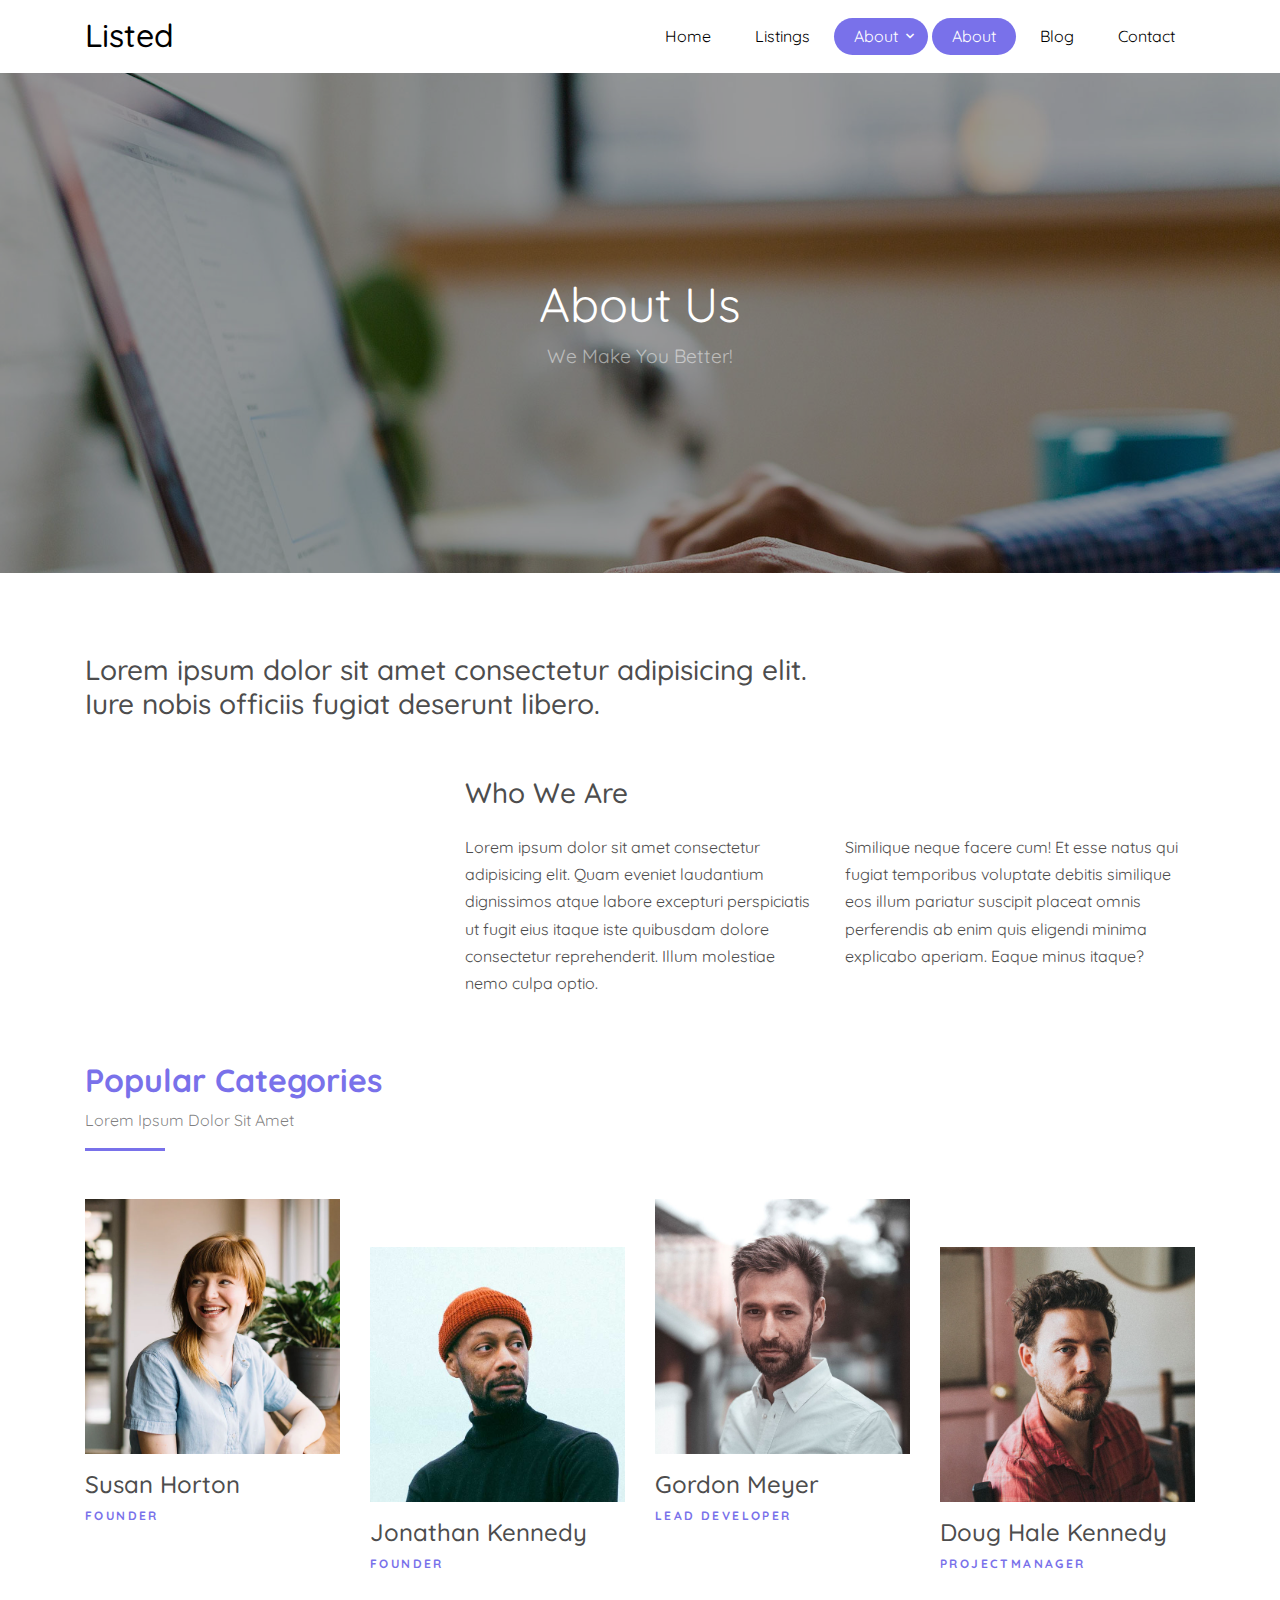
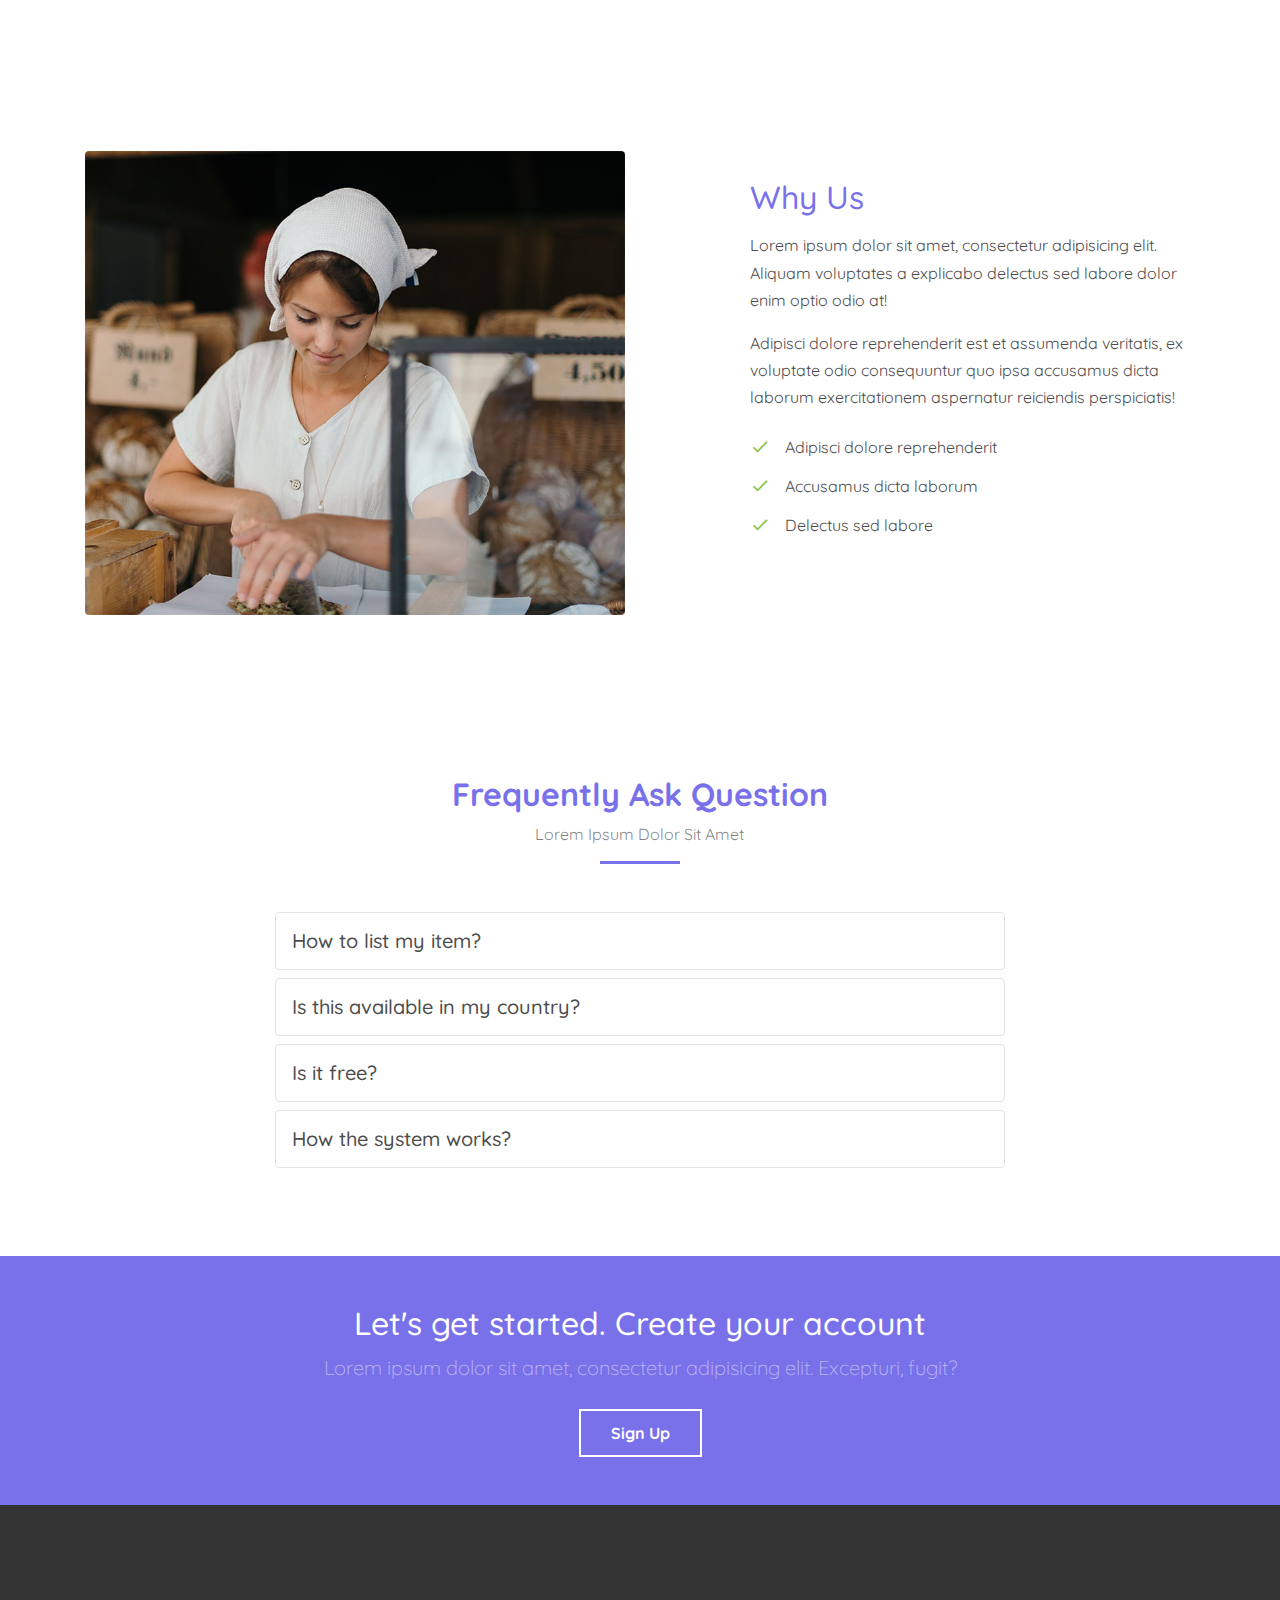
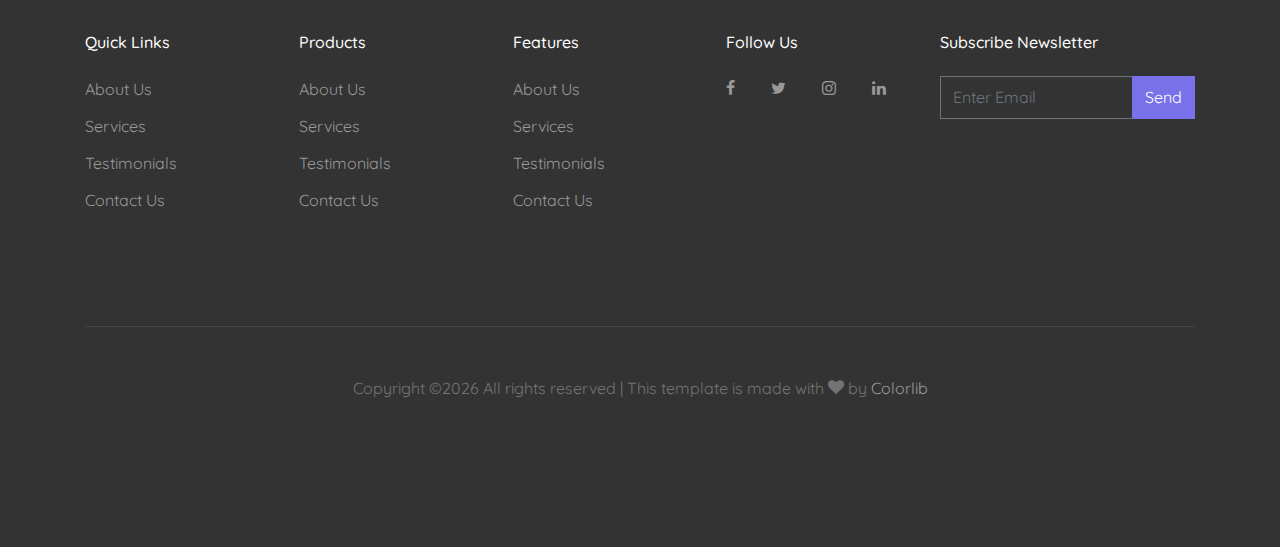
==== cspt/about.html @ 06b33dc7 "abc" ====
<!DOCTYPE html>
<html lang="en">
  <head>
    <title>Listed &mdash; Colorlib Website Template</title>
    <meta charset="utf-8">
    <meta name="viewport" content="width=device-width, initial-scale=1, shrink-to-fit=no">

    <link href="https://fonts.googleapis.com/css?family=Quicksand:300,400,500,700" rel="stylesheet">
    <link rel="stylesheet" href="fonts/icomoon/style.css">

    <link rel="stylesheet" href="css/bootstrap.min.css">
    <link rel="stylesheet" href="css/magnific-popup.css">
    <link rel="stylesheet" href="css/jquery-ui.css">
    <link rel="stylesheet" href="css/owl.carousel.min.css">
    <link rel="stylesheet" href="css/owl.theme.default.min.css">

    <link rel="stylesheet" href="css/bootstrap-datepicker.css">

    <link rel="stylesheet" href="fonts/flaticon/font/flaticon.css">

    <link rel="stylesheet" href="css/aos.css">
    <link rel="stylesheet" href="css/rangeslider.css">

    <link rel="stylesheet" href="css/style.css">
    
  </head>
  <body>
  
  <div class="site-wrap">

    <div class="site-mobile-menu">
      <div class="site-mobile-menu-header">
        <div class="site-mobile-menu-close mt-3">
          <span class="icon-close2 js-menu-toggle"></span>
        </div>
      </div>
      <div class="site-mobile-menu-body"></div>
    </div>
    
    <header class="site-navbar py-2 bg-white" role="banner">

      <div class="container">
        <div class="row align-items-center">
          
          <div class="col-11 col-xl-2">
            <h1 class="mb-0 site-logo"><a href="index.html" class="text-black h2 mb-0">Listed</a></h1>
          </div>
          <div class="col-12 col-md-10 d-none d-xl-block">
            <nav class="site-navigation position-relative text-right" role="navigation">

              <ul class="site-menu js-clone-nav mr-auto d-none d-lg-block">
                <li><a href="index.html"><span>Home</span></a></li>
                <li><a href="listings.html"><span>Listings</span></a></li>

                <li class="has-children active">
                  <a href="about.html"><span>About</span></a>
                  <ul class="dropdown">
                    <li><a href="#">The Company</a></li>
                    <li><a href="#">The Leadership</a></li>
                    <li><a href="#">Philosophy</a></li>
                    <li><a href="#">Careers</a></li>
                  </ul>
                </li>

                <li class="active"><a href="about.html"><span>About</span></a></li>
                <li><a href="blog.html"><span>Blog</span></a></li>
                <li><a href="contact.html"><span>Contact</span></a></li>
              </ul>
            </nav>
          </div>


          <div class="d-inline-block d-xl-none ml-md-0 mr-auto py-3" style="position: relative; top: 3px;"><a href="#" class="site-menu-toggle js-menu-toggle text-black"><span class="icon-menu h3"></span></a></div>

          </div>

        </div>
      </div>
      
    </header>

  

    <div class="site-blocks-cover inner-page-cover overlay" style="background-image: url(images/hero_1.jpg);" data-aos="fade" data-stellar-background-ratio="0.5">
      <div class="container">
        <div class="row align-items-center justify-content-center text-center">

          <div class="col-md-10">
            
            
            <div class="row justify-content-center">
              <div class="col-md-8 text-center">
                <h1 data-aos="fade-up">About Us</h1>
                <p class="mb-0" data-aos="fade-up" data-aos-delay="100">We Make You Better!</p>
              </div>
            </div>

            
          </div>
        </div>
      </div>
    </div>  


    
    

    <div class="site-section "  data-aos="fade">
      <div class="container">
        <div class="row mb-5">
          <div class="col-md-8" >
            <h3>Lorem ipsum dolor sit amet consectetur adipisicing elit. Iure nobis officiis fugiat deserunt libero.</h3>
          </div>
        </div>
        <div class="row mb-3">
          <div class="col-md-4 mx-auto">
            <h3>Who We Are</h3>
          </div>
        </div>
        <div class="row mb-5">
          <div class="col-md-4 ml-auto">
            <p>Lorem ipsum dolor sit amet consectetur adipisicing elit. Quam eveniet laudantium dignissimos atque labore excepturi perspiciatis ut fugit eius itaque iste quibusdam dolore consectetur reprehenderit. Illum molestiae nemo culpa optio.</p>
          </div>
          <div class="col-md-4">
            <p>Similique neque facere cum! Et esse natus qui fugiat temporibus voluptate debitis similique eos illum pariatur suscipit placeat omnis perferendis ab enim quis eligendi minima explicabo aperiam. Eaque minus itaque?</p>
          </div>
        </div>

        <div class="row mb-5">
          <div class="col-md-4 text-left border-primary">
            <h2 class="font-weight-light text-primary">Popular Categories</h2>
            <p class="color-black-opacity-5">Lorem Ipsum Dolor Sit Amet</p>
          </div>
        </div>
        <div class="row">
          <div class="col-md-6 col-lg-3 mb-4 mb-lg-0">
            <img src="images/person_1.jpg" alt="Image" class="img-fluid mb-3">
            <h3 class="h4">Susan Horton</h3>
            <p class="caption text-primary">Founder</p>
          </div>
          <div class="col-md-6 col-lg-3 mb-4 mb-lg-0 mt-md-5">
            <img src="images/person_2.jpg" alt="Image" class="img-fluid mb-3">
            <h3 class="h4">Jonathan Kennedy</h3>
            <p class="caption text-primary">Founder</p>
          </div>
          <div class="col-md-6 col-lg-3 mb-4 mb-lg-0">
            <img src="images/person_3.jpg" alt="Image" class="img-fluid mb-3">
            <h3 class="h4">Gordon Meyer</h3>
            <p class="caption text-primary">Lead Developer</p>
          </div>
          <div class="col-md-6 col-lg-3 mb-4 mb-lg-0 mt-md-5">
            <img src="images/person_4.jpg" alt="Image" class="img-fluid mb-3">
            <h3 class="h4">Doug Hale Kennedy</h3>
            <p class="caption text-primary">ProjectManager</p>
          </div>
        </div>

      </div>
    </div>

    
    <div class="site-section">
      <div class="container">
        <div class="row align-items-center">
          <div class="col-md-6">
            <img src="images/img_1.jpg" alt="Image" class="img-fluid rounded">
          </div>
          <div class="col-md-5 ml-auto">
            <h2 class="text-primary mb-3">Why Us</h2>
            <p>Lorem ipsum dolor sit amet, consectetur adipisicing elit. Aliquam voluptates a explicabo delectus sed labore dolor enim optio odio at!</p>
            <p class="mb-4">Adipisci dolore reprehenderit est et assumenda veritatis, ex voluptate odio consequuntur quo ipsa accusamus dicta laborum exercitationem aspernatur reiciendis perspiciatis!</p>

            <ul class="ul-check list-unstyled success">
              <li>Adipisci dolore reprehenderit</li>
              <li>Accusamus dicta laborum</li>
              <li>Delectus sed labore</li>
            </ul>
          </div>
        </div>
      </div>
    </div>
    
    
    <div class="site-section">
      <div class="container">
        <div class="row justify-content-center mb-5">
          <div class="col-md-7 text-center border-primary">
            <h2 class="font-weight-light text-primary">Frequently Ask Question</h2>
            <p class="color-black-opacity-5">Lorem Ipsum Dolor Sit Amet</p>
          </div>
        </div>


        <div class="row justify-content-center">
          <div class="col-8">
            <div class="border p-3 rounded mb-2">
              <a data-toggle="collapse" href="#collapse-1" role="button" aria-expanded="false" aria-controls="collapse-1" class="accordion-item h5 d-block mb-0">How to list my item?</a>

              <div class="collapse" id="collapse-1">
                <div class="pt-2">
                  <p class="mb-0">Lorem ipsum dolor sit amet, consectetur adipisicing elit. Corrupti esse voluptates deleniti, ratione, suscipit quam cumque beatae, enim mollitia voluptatum velit excepturi possimus odio dolore molestiae officiis aspernatur provident praesentium.</p>
                </div>
              </div>
            </div>

            <div class="border p-3 rounded mb-2">
              <a data-toggle="collapse" href="#collapse-4" role="button" aria-expanded="false" aria-controls="collapse-4" class="accordion-item h5 d-block mb-0">Is this available in my country?</a>

              <div class="collapse" id="collapse-4">
                <div class="pt-2">
                  <p class="mb-0">Lorem ipsum dolor sit amet, consectetur adipisicing elit. Corrupti esse voluptates deleniti, ratione, suscipit quam cumque beatae, enim mollitia voluptatum velit excepturi possimus odio dolore molestiae officiis aspernatur provident praesentium.</p>
                </div>
              </div>
            </div>

            <div class="border p-3 rounded mb-2">
              <a data-toggle="collapse" href="#collapse-2" role="button" aria-expanded="false" aria-controls="collapse-2" class="accordion-item h5 d-block mb-0">Is it free?</a>

              <div class="collapse" id="collapse-2">
                <div class="pt-2">
                  <p class="mb-0">Lorem ipsum dolor sit amet, consectetur adipisicing elit. Corrupti esse voluptates deleniti, ratione, suscipit quam cumque beatae, enim mollitia voluptatum velit excepturi possimus odio dolore molestiae officiis aspernatur provident praesentium.</p>
                </div>
              </div>
            </div>

            <div class="border p-3 rounded mb-2">
              <a data-toggle="collapse" href="#collapse-3" role="button" aria-expanded="false" aria-controls="collapse-3" class="accordion-item h5 d-block mb-0">How the system works?</a>

              <div class="collapse" id="collapse-3">
                <div class="pt-2">
                  <p class="mb-0">Lorem ipsum dolor sit amet, consectetur adipisicing elit. Corrupti esse voluptates deleniti, ratione, suscipit quam cumque beatae, enim mollitia voluptatum velit excepturi possimus odio dolore molestiae officiis aspernatur provident praesentium.</p>
                </div>
              </div>
            </div>
          </div>
          
        </div>
        
      </div>
    </div>
    
    <div class="py-5 bg-primary">
      <div class="container">
        <div class="row text-center">
          <div class="col-md-12">
            <h2 class="mb-2 text-white">Let's get started. Create your account</h2>
            <p class="mb-4 lead text-white-opacity-05">Lorem ipsum dolor sit amet, consectetur adipisicing elit. Excepturi, fugit?</p>
            <p class="mb-0"><a href="booking.html" class="btn btn-outline-white text-white btn-md font-weight-bold">Sign Up</a></p>
          </div>
        </div>
      </div>
    </div>
    
    <footer class="site-footer">
      <div class="container">
        <div class="row">
          <div class="col-md-9">
            <div class="row">
              <div class="col-md-3">
                <h2 class="footer-heading mb-4">Quick Links</h2>
                <ul class="list-unstyled">
                  <li><a href="#">About Us</a></li>
                  <li><a href="#">Services</a></li>
                  <li><a href="#">Testimonials</a></li>
                  <li><a href="#">Contact Us</a></li>
                </ul>
              </div>
              <div class="col-md-3">
                <h2 class="footer-heading mb-4">Products</h2>
                <ul class="list-unstyled">
                  <li><a href="#">About Us</a></li>
                  <li><a href="#">Services</a></li>
                  <li><a href="#">Testimonials</a></li>
                  <li><a href="#">Contact Us</a></li>
                </ul>
              </div>
              <div class="col-md-3">
                <h2 class="footer-heading mb-4">Features</h2>
                <ul class="list-unstyled">
                  <li><a href="#">About Us</a></li>
                  <li><a href="#">Services</a></li>
                  <li><a href="#">Testimonials</a></li>
                  <li><a href="#">Contact Us</a></li>
                </ul>
              </div>
              <div class="col-md-3">
                <h2 class="footer-heading mb-4">Follow Us</h2>
                <a href="#" class="pl-0 pr-3"><span class="icon-facebook"></span></a>
                <a href="#" class="pl-3 pr-3"><span class="icon-twitter"></span></a>
                <a href="#" class="pl-3 pr-3"><span class="icon-instagram"></span></a>
                <a href="#" class="pl-3 pr-3"><span class="icon-linkedin"></span></a>
              </div>
            </div>
          </div>
          <div class="col-md-3">
            <h2 class="footer-heading mb-4">Subscribe Newsletter</h2>
            <form action="#" method="post">
              <div class="input-group mb-3">
                <input type="text" class="form-control border-secondary text-white bg-transparent" placeholder="Enter Email" aria-label="Enter Email" aria-describedby="button-addon2">
                <div class="input-group-append">
                  <button class="btn btn-primary text-white" type="button" id="button-addon2">Send</button>
                </div>
              </div>
            </form>
          </div>
        </div>
        <div class="row pt-5 mt-5 text-center">
          <div class="col-md-12">
            <div class="border-top pt-5">
            <p>
            <!-- Link back to Colorlib can't be removed. Template is licensed under CC BY 3.0. -->
            Copyright &copy;<script>document.write(new Date().getFullYear());</script> All rights reserved | This template is made with <i class="icon-heart" aria-hidden="true"></i> by <a href="https://colorlib.com" target="_blank" >Colorlib</a>
            <!-- Link back to Colorlib can't be removed. Template is licensed under CC BY 3.0. -->
            </p>
            </div>
          </div>
          
        </div>
      </div>
    </footer>
  </div>

  <script src="js/jquery-3.3.1.min.js"></script>
  <script src="js/jquery-migrate-3.0.1.min.js"></script>
  <script src="js/jquery-ui.js"></script>
  <script src="js/popper.min.js"></script>
  <script src="js/bootstrap.min.js"></script>
  <script src="js/owl.carousel.min.js"></script>
  <script src="js/jquery.stellar.min.js"></script>
  <script src="js/jquery.countdown.min.js"></script>
  <script src="js/jquery.magnific-popup.min.js"></script>
  <script src="js/bootstrap-datepicker.min.js"></script>
  <script src="js/aos.js"></script>
  <script src="js/rangeslider.min.js"></script>
  
  <script src="js/main.js"></script>
    
  </body>
</html>
---- cspt/fonts/icomoon/style.css ----
@font-face {
  font-family: 'icomoon';
  src:  url('fonts/icomoon.eot?10si43');
  src:  url('fonts/icomoon.eot?10si43#iefix') format('embedded-opentype'),
    url('fonts/icomoon.ttf?10si43') format('truetype'),
    url('fonts/icomoon.woff?10si43') format('woff'),
    url('fonts/icomoon.svg?10si43#icomoon') format('svg');
  font-weight: normal;
  font-style: normal;
}

[class^="icon-"], [class*=" icon-"] {
  /* use !important to prevent issues with browser extensions that change fonts */
  font-family: 'icomoon' !important;
  speak: none;
  font-style: normal;
  font-weight: normal;
  font-variant: normal;
  text-transform: none;
  line-height: 1;

  /* Better Font Rendering =========== */
  -webkit-font-smoothing: antialiased;
  -moz-osx-font-smoothing: grayscale;
}

.icon-asterisk:before {
  content: "\f069";
}
.icon-plus:before {
  content: "\f067";
}
.icon-question:before {
  content: "\f128";
}
.icon-minus:before {
  content: "\f068";
}
.icon-glass:before {
  content: "\f000";
}
.icon-music:before {
  content: "\f001";
}
.icon-search:before {
  content: "\f002";
}
.icon-envelope-o:before {
  content: "\f003";
}
.icon-heart:before {
  content: "\f004";
}
.icon-star:before {
  content: "\f005";
}
.icon-star-o:before {
  content: "\f006";
}
.icon-user:before {
  content: "\f007";
}
.icon-film:before {
  content: "\f008";
}
.icon-th-large:before {
  content: "\f009";
}
.icon-th:before {
  content: "\f00a";
}
.icon-th-list:before {
  content: "\f00b";
}
.icon-check:before {
  content: "\f00c";
}
.icon-close:before {
  content: "\f00d";
}
.icon-remove:before {
  content: "\f00d";
}
.icon-times:before {
  content: "\f00d";
}
.icon-search-plus:before {
  content: "\f00e";
}
.icon-search-minus:before {
  content: "\f010";
}
.icon-power-off:before {
  content: "\f011";
}
.icon-signal:before {
  content: "\f012";
}
.icon-cog:before {
  content: "\f013";
}
.icon-gear:before {
  content: "\f013";
}
.icon-trash-o:before {
  content: "\f014";
}
.icon-home:before {
  content: "\f015";
}
.icon-file-o:before {
  content: "\f016";
}
.icon-clock-o:before {
  content: "\f017";
}
.icon-road:before {
  content: "\f018";
}
.icon-download:before {
  content: "\f019";
}
.icon-arrow-circle-o-down:before {
  content: "\f01a";
}
.icon-arrow-circle-o-up:before {
  content: "\f01b";
}
.icon-inbox:before {
  content: "\f01c";
}
.icon-play-circle-o:before {
  content: "\f01d";
}
.icon-repeat:before {
  content: "\f01e";
}
.icon-rotate-right:before {
  content: "\f01e";
}
.icon-refresh:before {
  content: "\f021";
}
.icon-list-alt:before {
  content: "\f022";
}
.icon-lock:before {
  content: "\f023";
}
.icon-flag:before {
  content: "\f024";
}
.icon-headphones:before {
  content: "\f025";
}
.icon-volume-off:before {
  content: "\f026";
}
.icon-volume-down:before {
  content: "\f027";
}
.icon-volume-up:before {
  content: "\f028";
}
.icon-qrcode:before {
  content: "\f029";
}
.icon-barcode:before {
  content: "\f02a";
}
.icon-tag:before {
  content: "\f02b";
}
.icon-tags:before {
  content: "\f02c";
}
.icon-book:before {
  content: "\f02d";
}
.icon-bookmark:before {
  content: "\f02e";
}
.icon-print:before {
  content: "\f02f";
}
.icon-camera:before {
  content: "\f030";
}
.icon-font:before {
  content: "\f031";
}
.icon-bold:before {
  content: "\f032";
}
.icon-italic:before {
  content: "\f033";
}
.icon-text-height:before {
  content: "\f034";
}
.icon-text-width:before {
  content: "\f035";
}
.icon-align-left:before {
  content: "\f036";
}
.icon-align-center:before {
  content: "\f037";
}
.icon-align-right:before {
  content: "\f038";
}
.icon-align-justify:before {
  content: "\f039";
}
.icon-list:before {
  content: "\f03a";
}
.icon-dedent:before {
  content: "\f03b";
}
.icon-outdent:before {
  content: "\f03b";
}
.icon-indent:before {
  content: "\f03c";
}
.icon-video-camera:before {
  content: "\f03d";
}
.icon-image:before {
  content: "\f03e";
}
.icon-photo:before {
  content: "\f03e";
}
.icon-picture-o:before {
  content: "\f03e";
}
.icon-pencil:before {
  content: "\f040";
}
.icon-map-marker:before {
  content: "\f041";
}
.icon-adjust:before {
  content: "\f042";
}
.icon-tint:before {
  content: "\f043";
}
.icon-edit:before {
  content: "\f044";
}
.icon-pencil-square-o:before {
  content: "\f044";
}
.icon-share-square-o:before {
  content: "\f045";
}
.icon-check-square-o:before {
  content: "\f046";
}
.icon-arrows:before {
  content: "\f047";
}
.icon-step-backward:before {
  content: "\f048";
}
.icon-fast-backward:before {
  content: "\f049";
}
.icon-backward:before {
  content: "\f04a";
}
.icon-play:before {
  content: "\f04b";
}
.icon-pause:before {
  content: "\f04c";
}
.icon-stop:before {
  content: "\f04d";
}
.icon-forward:before {
  content: "\f04e";
}
.icon-fast-forward:before {
  content: "\f050";
}
.icon-step-forward:before {
  content: "\f051";
}
.icon-eject:before {
  content: "\f052";
}
.icon-chevron-left:before {
  content: "\f053";
}
.icon-chevron-right:before {
  content: "\f054";
}
.icon-plus-circle:before {
  content: "\f055";
}
.icon-minus-circle:before {
  content: "\f056";
}
.icon-times-circle:before {
  content: "\f057";
}
.icon-check-circle:before {
  content: "\f058";
}
.icon-question-circle:before {
  content: "\f059";
}
.icon-info-circle:before {
  content: "\f05a";
}
.icon-crosshairs:before {
  content: "\f05b";
}
.icon-times-circle-o:before {
  content: "\f05c";
}
.icon-check-circle-o:before {
  content: "\f05d";
}
.icon-ban:before {
  content: "\f05e";
}
.icon-arrow-left:before {
  content: "\f060";
}
.icon-arrow-right:before {
  content: "\f061";
}
.icon-arrow-up:before {
  content: "\f062";
}
.icon-arrow-down:before {
  content: "\f063";
}
.icon-mail-forward:before {
  content: "\f064";
}
.icon-share:before {
  content: "\f064";
}
.icon-expand:before {
  content: "\f065";
}
.icon-compress:before {
  content: "\f066";
}
.icon-exclamation-circle:before {
  content: "\f06a";
}
.icon-gift:before {
  content: "\f06b";
}
.icon-leaf:before {
  content: "\f06c";
}
.icon-fire:before {
  content: "\f06d";
}
.icon-eye:before {
  content: "\f06e";
}
.icon-eye-slash:before {
  content: "\f070";
}
.icon-exclamation-triangle:before {
  content: "\f071";
}
.icon-warning:before {
  content: "\f071";
}
.icon-plane:before {
  content: "\f072";
}
.icon-calendar:before {
  content: "\f073";
}
.icon-random:before {
  content: "\f074";
}
.icon-comment:before {
  content: "\f075";
}
.icon-magnet:before {
  content: "\f076";
}
.icon-chevron-up:before {
  content: "\f077";
}
.icon-chevron-down:before {
  content: "\f078";
}
.icon-retweet:before {
  content: "\f079";
}
.icon-shopping-cart:before {
  content: "\f07a";
}
.icon-folder:before {
  content: "\f07b";
}
.icon-folder-open:before {
  content: "\f07c";
}
.icon-arrows-v:before {
  content: "\f07d";
}
.icon-arrows-h:before {
  content: "\f07e";
}
.icon-bar-chart:before {
  content: "\f080";
}
.icon-bar-chart-o:before {
  content: "\f080";
}
.icon-twitter-square:before {
  content: "\f081";
}
.icon-facebook-square:before {
  content: "\f082";
}
.icon-camera-retro:before {
  content: "\f083";
}
.icon-key:before {
  content: "\f084";
}
.icon-cogs:before {
  content: "\f085";
}
.icon-gears:before {
  content: "\f085";
}
.icon-comments:before {
  content: "\f086";
}
.icon-thumbs-o-up:before {
  content: "\f087";
}
.icon-thumbs-o-down:before {
  content: "\f088";
}
.icon-star-half:before {
  content: "\f089";
}
.icon-heart-o:before {
  content: "\f08a";
}
.icon-sign-out:before {
  content: "\f08b";
}
.icon-linkedin-square:before {
  content: "\f08c";
}
.icon-thumb-tack:before {
  content: "\f08d";
}
.icon-external-link:before {
  content: "\f08e";
}
.icon-sign-in:before {
  content: "\f090";
}
.icon-trophy:before {
  content: "\f091";
}
.icon-github-square:before {
  content: "\f092";
}
.icon-upload:before {
  content: "\f093";
}
.icon-lemon-o:before {
  content: "\f094";
}
.icon-phone:before {
  content: "\f095";
}
.icon-square-o:before {
  content: "\f096";
}
.icon-bookmark-o:before {
  content: "\f097";
}
.icon-phone-square:before {
  content: "\f098";
}
.icon-twitter:before {
  content: "\f099";
}
.icon-facebook:before {
  content: "\f09a";
}
.icon-facebook-f:before {
  content: "\f09a";
}
.icon-github:before {
  content: "\f09b";
}
.icon-unlock:before {
  content: "\f09c";
}
.icon-credit-card:before {
  content: "\f09d";
}
.icon-feed:before {
  content: "\f09e";
}
.icon-rss:before {
  content: "\f09e";
}
.icon-hdd-o:before {
  content: "\f0a0";
}
.icon-bullhorn:before {
  content: "\f0a1";
}
.icon-bell-o:before {
  content: "\f0a2";
}
.icon-certificate:before {
  content: "\f0a3";
}
.icon-hand-o-right:before {
  content: "\f0a4";
}
.icon-hand-o-left:before {
  content: "\f0a5";
}
.icon-hand-o-up:before {
  content: "\f0a6";
}
.icon-hand-o-down:before {
  content: "\f0a7";
}
.icon-arrow-circle-left:before {
  content: "\f0a8";
}
.icon-arrow-circle-right:before {
  content: "\f0a9";
}
.icon-arrow-circle-up:before {
  content: "\f0aa";
}
.icon-arrow-circle-down:before {
  content: "\f0ab";
}
.icon-globe:before {
  content: "\f0ac";
}
.icon-wrench:before {
  content: "\f0ad";
}
.icon-tasks:before {
  content: "\f0ae";
}
.icon-filter:before {
  content: "\f0b0";
}
.icon-briefcase:before {
  content: "\f0b1";
}
.icon-arrows-alt:before {
  content: "\f0b2";
}
.icon-group:before {
  content: "\f0c0";
}
.icon-users:before {
  content: "\f0c0";
}
.icon-chain:before {
  content: "\f0c1";
}
.icon-link:before {
  content: "\f0c1";
}
.icon-cloud:before {
  content: "\f0c2";
}
.icon-flask:before {
  content: "\f0c3";
}
.icon-cut:before {
  content: "\f0c4";
}
.icon-scissors:before {
  content: "\f0c4";
}
.icon-copy:before {
  content: "\f0c5";
}
.icon-files-o:before {
  content: "\f0c5";
}
.icon-paperclip:before {
  content: "\f0c6";
}
.icon-floppy-o:before {
  content: "\f0c7";
}
.icon-save:before {
  content: "\f0c7";
}
.icon-square:before {
  content: "\f0c8";
}
.icon-bars:before {
  content: "\f0c9";
}
.icon-navicon:before {
  content: "\f0c9";
}
.icon-reorder:before {
  content: "\f0c9";
}
.icon-list-ul:before {
  content: "\f0ca";
}
.icon-list-ol:before {
  content: "\f0cb";
}
.icon-strikethrough:before {
  content: "\f0cc";
}
.icon-underline:before {
  content: "\f0cd";
}
.icon-table:before {
  content: "\f0ce";
}
.icon-magic:before {
  content: "\f0d0";
}
.icon-truck:before {
  content: "\f0d1";
}
.icon-pinterest:before {
  content: "\f0d2";
}
.icon-pinterest-square:before {
  content: "\f0d3";
}
.icon-google-plus-square:before {
  content: "\f0d4";
}
.icon-google-plus:before {
  content: "\f0d5";
}
.icon-money:before {
  content: "\f0d6";
}
.icon-caret-down:before {
  content: "\f0d7";
}
.icon-caret-up:before {
  content: "\f0d8";
}
.icon-caret-left:before {
  content: "\f0d9";
}
.icon-caret-right:before {
  content: "\f0da";
}
.icon-columns:before {
  content: "\f0db";
}
.icon-sort:before {
  content: "\f0dc";
}
.icon-unsorted:before {
  content: "\f0dc";
}
.icon-sort-desc:before {
  content: "\f0dd";
}
.icon-sort-down:before {
  content: "\f0dd";
}
.icon-sort-asc:before {
  content: "\f0de";
}
.icon-sort-up:before {
  content: "\f0de";
}
.icon-envelope:before {
  content: "\f0e0";
}
.icon-linkedin:before {
  content: "\f0e1";
}
.icon-rotate-left:before {
  content: "\f0e2";
}
.icon-undo:before {
  content: "\f0e2";
}
.icon-gavel:before {
  content: "\f0e3";
}
.icon-legal:before {
  content: "\f0e3";
}
.icon-dashboard:before {
  content: "\f0e4";
}
.icon-tachometer:before {
  content: "\f0e4";
}
.icon-comment-o:before {
  content: "\f0e5";
}
.icon-comments-o:before {
  content: "\f0e6";
}
.icon-bolt:before {
  content: "\f0e7";
}
.icon-flash:before {
  content: "\f0e7";
}
.icon-sitemap:before {
  content: "\f0e8";
}
.icon-umbrella:before {
  content: "\f0e9";
}
.icon-clipboard:before {
  content: "\f0ea";
}
.icon-paste:before {
  content: "\f0ea";
}
.icon-lightbulb-o:before {
  content: "\f0eb";
}
.icon-exchange:before {
  content: "\f0ec";
}
.icon-cloud-download:before {
  content: "\f0ed";
}
.icon-cloud-upload:before {
  content: "\f0ee";
}
.icon-user-md:before {
  content: "\f0f0";
}
.icon-stethoscope:before {
  content: "\f0f1";
}
.icon-suitcase:before {
  content: "\f0f2";
}
.icon-bell:before {
  content: "\f0f3";
}
.icon-coffee:before {
  content: "\f0f4";
}
.icon-cutlery:before {
  content: "\f0f5";
}
.icon-file-text-o:before {
  content: "\f0f6";
}
.icon-building-o:before {
  content: "\f0f7";
}
.icon-hospital-o:before {
  content: "\f0f8";
}
.icon-ambulance:before {
  content: "\f0f9";
}
.icon-medkit:before {
  content: "\f0fa";
}
.icon-fighter-jet:before {
  content: "\f0fb";
}
.icon-beer:before {
  content: "\f0fc";
}
.icon-h-square:before {
  content: "\f0fd";
}
.icon-plus-square:before {
  content: "\f0fe";
}
.icon-angle-double-left:before {
  content: "\f100";
}
.icon-angle-double-right:before {
  content: "\f101";
}
.icon-angle-double-up:before {
  content: "\f102";
}
.icon-angle-double-down:before {
  content: "\f103";
}
.icon-angle-left:before {
  content: "\f104";
}
.icon-angle-right:before {
  content: "\f105";
}
.icon-angle-up:before {
  content: "\f106";
}
.icon-angle-down:before {
  content: "\f107";
}
.icon-desktop:before {
  content: "\f108";
}
.icon-laptop:before {
  content: "\f109";
}
.icon-tablet:before {
  content: "\f10a";
}
.icon-mobile:before {
  content: "\f10b";
}
.icon-mobile-phone:before {
  content: "\f10b";
}
.icon-circle-o:before {
  content: "\f10c";
}
.icon-quote-left:before {
  content: "\f10d";
}
.icon-quote-right:before {
  content: "\f10e";
}
.icon-spinner:before {
  content: "\f110";
}
.icon-circle:before {
  content: "\f111";
}
.icon-mail-reply:before {
  content: "\f112";
}
.icon-reply:before {
  content: "\f112";
}
.icon-github-alt:before {
  content: "\f113";
}
.icon-folder-o:before {
  content: "\f114";
}
.icon-folder-open-o:before {
  content: "\f115";
}
.icon-smile-o:before {
  content: "\f118";
}
.icon-frown-o:before {
  content: "\f119";
}
.icon-meh-o:before {
  content: "\f11a";
}
.icon-gamepad:before {
  content: "\f11b";
}
.icon-keyboard-o:before {
  content: "\f11c";
}
.icon-flag-o:before {
  content: "\f11d";
}
.icon-flag-checkered:before {
  content: "\f11e";
}
.icon-terminal:before {
  content: "\f120";
}
.icon-code:before {
  content: "\f121";
}
.icon-mail-reply-all:before {
  content: "\f122";
}
.icon-reply-all:before {
  content: "\f122";
}
.icon-star-half-empty:before {
  content: "\f123";
}
.icon-star-half-full:before {
  content: "\f123";
}
.icon-star-half-o:before {
  content: "\f123";
}
.icon-location-arrow:before {
  content: "\f124";
}
.icon-crop:before {
  content: "\f125";
}
.icon-code-fork:before {
  content: "\f126";
}
.icon-chain-broken:before {
  content: "\f127";
}
.icon-unlink:before {
  content: "\f127";
}
.icon-info:before {
  content: "\f129";
}
.icon-exclamation:before {
  content: "\f12a";
}
.icon-superscript:before {
  content: "\f12b";
}
.icon-subscript:before {
  content: "\f12c";
}
.icon-eraser:before {
  content: "\f12d";
}
.icon-puzzle-piece:before {
  content: "\f12e";
}
.icon-microphone:before {
  content: "\f130";
}
.icon-microphone-slash:before {
  content: "\f131";
}
.icon-shield:before {
  content: "\f132";
}
.icon-calendar-o:before {
  content: "\f133";
}
.icon-fire-extinguisher:before {
  content: "\f134";
}
.icon-rocket:before {
  content: "\f135";
}
.icon-maxcdn:before {
  content: "\f136";
}
.icon-chevron-circle-left:before {
  content: "\f137";
}
.icon-chevron-circle-right:before {
  content: "\f138";
}
.icon-chevron-circle-up:before {
  content: "\f139";
}
.icon-chevron-circle-down:before {
  content: "\f13a";
}
.icon-html5:before {
  content: "\f13b";
}
.icon-css3:before {
  content: "\f13c";
}
.icon-anchor:before {
  content: "\f13d";
}
.icon-unlock-alt:before {
  content: "\f13e";
}
.icon-bullseye:before {
  content: "\f140";
}
.icon-ellipsis-h:before {
  content: "\f141";
}
.icon-ellipsis-v:before {
  content: "\f142";
}
.icon-rss-square:before {
  content: "\f143";
}
.icon-play-circle:before {
  content: "\f144";
}
.icon-ticket:before {
  content: "\f145";
}
.icon-minus-square:before {
  content: "\f146";
}
.icon-minus-square-o:before {
  content: "\f147";
}
.icon-level-up:before {
  content: "\f148";
}
.icon-level-down:before {
  content: "\f149";
}
.icon-check-square:before {
  content: "\f14a";
}
.icon-pencil-square:before {
  content: "\f14b";
}
.icon-external-link-square:before {
  content: "\f14c";
}
.icon-share-square:before {
  content: "\f14d";
}
.icon-compass:before {
  content: "\f14e";
}
.icon-caret-square-o-down:before {
  content: "\f150";
}
.icon-toggle-down:before {
  content: "\f150";
}
.icon-caret-square-o-up:before {
  content: "\f151";
}
.icon-toggle-up:before {
  content: "\f151";
}
.icon-caret-square-o-right:before {
  content: "\f152";
}
.icon-toggle-right:before {
  content: "\f152";
}
.icon-eur:before {
  content: "\f153";
}
.icon-euro:before {
  content: "\f153";
}
.icon-gbp:before {
  content: "\f154";
}
.icon-dollar:before {
  content: "\f155";
}
.icon-usd:before {
  content: "\f155";
}
.icon-inr:before {
  content: "\f156";
}
.icon-rupee:before {
  content: "\f156";
}
.icon-cny:before {
  content: "\f157";
}
.icon-jpy:before {
  content: "\f157";
}
.icon-rmb:before {
  content: "\f157";
}
.icon-yen:before {
  content: "\f157";
}
.icon-rouble:before {
  content: "\f158";
}
.icon-rub:before {
  content: "\f158";
}
.icon-ruble:before {
  content: "\f158";
}
.icon-krw:before {
  content: "\f159";
}
.icon-won:before {
  content: "\f159";
}
.icon-bitcoin:before {
  content: "\f15a";
}
.icon-btc:before {
  content: "\f15a";
}
.icon-file:before {
  content: "\f15b";
}
.icon-file-text:before {
  content: "\f15c";
}
.icon-sort-alpha-asc:before {
  content: "\f15d";
}
.icon-sort-alpha-desc:before {
  content: "\f15e";
}
.icon-sort-amount-asc:before {
  content: "\f160";
}
.icon-sort-amount-desc:before {
  content: "\f161";
}
.icon-sort-numeric-asc:before {
  content: "\f162";
}
.icon-sort-numeric-desc:before {
  content: "\f163";
}
.icon-thumbs-up:before {
  content: "\f164";
}
.icon-thumbs-down:before {
  content: "\f165";
}
.icon-youtube-square:before {
  content: "\f166";
}
.icon-youtube:before {
  content: "\f167";
}
.icon-xing:before {
  content: "\f168";
}
.icon-xing-square:before {
  content: "\f169";
}
.icon-youtube-play:before {
  content: "\f16a";
}
.icon-dropbox:before {
  content: "\f16b";
}
.icon-stack-overflow:before {
  content: "\f16c";
}
.icon-instagram:before {
  content: "\f16d";
}
.icon-flickr:before {
  content: "\f16e";
}
.icon-adn:before {
  content: "\f170";
}
.icon-bitbucket:before {
  content: "\f171";
}
.icon-bitbucket-square:before {
  content: "\f172";
}
.icon-tumblr:before {
  content: "\f173";
}
.icon-tumblr-square:before {
  content: "\f174";
}
.icon-long-arrow-down:before {
  content: "\f175";
}
.icon-long-arrow-up:before {
  content: "\f176";
}
.icon-long-arrow-left:before {
  content: "\f177";
}
.icon-long-arrow-right:before {
  content: "\f178";
}
.icon-apple:before {
  content: "\f179";
}
.icon-windows:before {
  content: "\f17a";
}
.icon-android:before {
  content: "\f17b";
}
.icon-linux:before {
  content: "\f17c";
}
.icon-dribbble:before {
  content: "\f17d";
}
.icon-skype:before {
  content: "\f17e";
}
.icon-foursquare:before {
  content: "\f180";
}
.icon-trello:before {
  content: "\f181";
}
.icon-female:before {
  content: "\f182";
}
.icon-male:before {
  content: "\f183";
}
.icon-gittip:before {
  content: "\f184";
}
.icon-gratipay:before {
  content: "\f184";
}
.icon-sun-o:before {
  content: "\f185";
}
.icon-moon-o:before {
  content: "\f186";
}
.icon-archive:before {
  content: "\f187";
}
.icon-bug:before {
  content: "\f188";
}
.icon-vk:before {
  content: "\f189";
}
.icon-weibo:before {
  content: "\f18a";
}
.icon-renren:before {
  content: "\f18b";
}
.icon-pagelines:before {
  content: "\f18c";
}
.icon-stack-exchange:before {
  content: "\f18d";
}
.icon-arrow-circle-o-right:before {
  content: "\f18e";
}
.icon-arrow-circle-o-left:before {
  content: "\f190";
}
.icon-caret-square-o-left:before {
  content: "\f191";
}
.icon-toggle-left:before {
  content: "\f191";
}
.icon-dot-circle-o:before {
  content: "\f192";
}
.icon-wheelchair:before {
  content: "\f193";
}
.icon-vimeo-square:before {
  content: "\f194";
}
.icon-try:before {
  content: "\f195";
}
.icon-turkish-lira:before {
  content: "\f195";
}
.icon-plus-square-o:before {
  content: "\f196";
}
.icon-space-shuttle:before {
  content: "\f197";
}
.icon-slack:before {
  content: "\f198";
}
.icon-envelope-square:before {
  content: "\f199";
}
.icon-wordpress:before {
  content: "\f19a";
}
.icon-openid:before {
  content: "\f19b";
}
.icon-bank:before {
  content: "\f19c";
}
.icon-institution:before {
  content: "\f19c";
}
.icon-university:before {
  content: "\f19c";
}
.icon-graduation-cap:before {
  content: "\f19d";
}
.icon-mortar-board:before {
  content: "\f19d";
}
.icon-yahoo:before {
  content: "\f19e";
}
.icon-google:before {
  content: "\f1a0";
}
.icon-reddit:before {
  content: "\f1a1";
}
.icon-reddit-square:before {
  content: "\f1a2";
}
.icon-stumbleupon-circle:before {
  content: "\f1a3";
}
.icon-stumbleupon:before {
  content: "\f1a4";
}
.icon-delicious:before {
  content: "\f1a5";
}
.icon-digg:before {
  content: "\f1a6";
}
.icon-pied-piper-pp:before {
  content: "\f1a7";
}
.icon-pied-piper-alt:before {
  content: "\f1a8";
}
.icon-drupal:before {
  content: "\f1a9";
}
.icon-joomla:before {
  content: "\f1aa";
}
.icon-language:before {
  content: "\f1ab";
}
.icon-fax:before {
  content: "\f1ac";
}
.icon-building:before {
  content: "\f1ad";
}
.icon-child:before {
  content: "\f1ae";
}
.icon-paw:before {
  content: "\f1b0";
}
.icon-spoon:before {
  content: "\f1b1";
}
.icon-cube:before {
  content: "\f1b2";
}
.icon-cubes:before {
  content: "\f1b3";
}
.icon-behance:before {
  content: "\f1b4";
}
.icon-behance-square:before {
  content: "\f1b5";
}
.icon-steam:before {
  content: "\f1b6";
}
.icon-steam-square:before {
  content: "\f1b7";
}
.icon-recycle:before {
  content: "\f1b8";
}
.icon-automobile:before {
  content: "\f1b9";
}
.icon-car:before {
  content: "\f1b9";
}
.icon-cab:before {
  content: "\f1ba";
}
.icon-taxi:before {
  content: "\f1ba";
}
.icon-tree:before {
  content: "\f1bb";
}
.icon-spotify:before {
  content: "\f1bc";
}
.icon-deviantart:before {
  content: "\f1bd";
}
.icon-soundcloud:before {
  content: "\f1be";
}
.icon-database:before {
  content: "\f1c0";
}
.icon-file-pdf-o:before {
  content: "\f1c1";
}
.icon-file-word-o:before {
  content: "\f1c2";
}
.icon-file-excel-o:before {
  content: "\f1c3";
}
.icon-file-powerpoint-o:before {
  content: "\f1c4";
}
.icon-file-image-o:before {
  content: "\f1c5";
}
.icon-file-photo-o:before {
  content: "\f1c5";
}
.icon-file-picture-o:before {
  content: "\f1c5";
}
.icon-file-archive-o:before {
  content: "\f1c6";
}
.icon-file-zip-o:before {
  content: "\f1c6";
}
.icon-file-audio-o:before {
  content: "\f1c7";
}
.icon-file-sound-o:before {
  content: "\f1c7";
}
.icon-file-movie-o:before {
  content: "\f1c8";
}
.icon-file-video-o:before {
  content: "\f1c8";
}
.icon-file-code-o:before {
  content: "\f1c9";
}
.icon-vine:before {
  content: "\f1ca";
}
.icon-codepen:before {
  content: "\f1cb";
}
.icon-jsfiddle:before {
  content: "\f1cc";
}
.icon-life-bouy:before {
  content: "\f1cd";
}
.icon-life-buoy:before {
  content: "\f1cd";
}
.icon-life-ring:before {
  content: "\f1cd";
}
.icon-life-saver:before {
  content: "\f1cd";
}
.icon-support:before {
  content: "\f1cd";
}
.icon-circle-o-notch:before {
  content: "\f1ce";
}
.icon-ra:before {
  content: "\f1d0";
}
.icon-rebel:before {
  content: "\f1d0";
}
.icon-resistance:before {
  content: "\f1d0";
}
.icon-empire:before {
  content: "\f1d1";
}
.icon-ge:before {
  content: "\f1d1";
}
.icon-git-square:before {
  content: "\f1d2";
}
.icon-git:before {
  content: "\f1d3";
}
.icon-hacker-news:before {
  content: "\f1d4";
}
.icon-y-combinator-square:before {
  content: "\f1d4";
}
.icon-yc-square:before {
  content: "\f1d4";
}
.icon-tencent-weibo:before {
  content: "\f1d5";
}
.icon-qq:before {
  content: "\f1d6";
}
.icon-wechat:before {
  content: "\f1d7";
}
.icon-weixin:before {
  content: "\f1d7";
}
.icon-paper-plane:before {
  content: "\f1d8";
}
.icon-send:before {
  content: "\f1d8";
}
.icon-paper-plane-o:before {
  content: "\f1d9";
}
.icon-send-o:before {
  content: "\f1d9";
}
.icon-history:before {
  content: "\f1da";
}
.icon-circle-thin:before {
  content: "\f1db";
}
.icon-header:before {
  content: "\f1dc";
}
.icon-paragraph:before {
  content: "\f1dd";
}
.icon-sliders:before {
  content: "\f1de";
}
.icon-share-alt:before {
  content: "\f1e0";
}
.icon-share-alt-square:before {
  content: "\f1e1";
}
.icon-bomb:before {
  content: "\f1e2";
}
.icon-futbol-o:before {
  content: "\f1e3";
}
.icon-soccer-ball-o:before {
  content: "\f1e3";
}
.icon-tty:before {
  content: "\f1e4";
}
.icon-binoculars:before {
  content: "\f1e5";
}
.icon-plug:before {
  content: "\f1e6";
}
.icon-slideshare:before {
  content: "\f1e7";
}
.icon-twitch:before {
  content: "\f1e8";
}
.icon-yelp:before {
  content: "\f1e9";
}
.icon-newspaper-o:before {
  content: "\f1ea";
}
.icon-wifi:before {
  content: "\f1eb";
}
.icon-calculator:before {
  content: "\f1ec";
}
.icon-paypal:before {
  content: "\f1ed";
}
.icon-google-wallet:before {
  content: "\f1ee";
}
.icon-cc-visa:before {
  content: "\f1f0";
}
.icon-cc-mastercard:before {
  content: "\f1f1";
}
.icon-cc-discover:before {
  content: "\f1f2";
}
.icon-cc-amex:before {
  content: "\f1f3";
}
.icon-cc-paypal:before {
  content: "\f1f4";
}
.icon-cc-stripe:before {
  content: "\f1f5";
}
.icon-bell-slash:before {
  content: "\f1f6";
}
.icon-bell-slash-o:before {
  content: "\f1f7";
}
.icon-trash:before {
  content: "\f1f8";
}
.icon-copyright:before {
  content: "\f1f9";
}
.icon-at:before {
  content: "\f1fa";
}
.icon-eyedropper:before {
  content: "\f1fb";
}
.icon-paint-brush:before {
  content: "\f1fc";
}
.icon-birthday-cake:before {
  content: "\f1fd";
}
.icon-area-chart:before {
  content: "\f1fe";
}
.icon-pie-chart:before {
  content: "\f200";
}
.icon-line-chart:before {
  content: "\f201";
}
.icon-lastfm:before {
  content: "\f202";
}
.icon-lastfm-square:before {
  content: "\f203";
}
.icon-toggle-off:before {
  content: "\f204";
}
.icon-toggle-on:before {
  content: "\f205";
}
.icon-bicycle:before {
  content: "\f206";
}
.icon-bus:before {
  content: "\f207";
}
.icon-ioxhost:before {
  content: "\f208";
}
.icon-angellist:before {
  content: "\f209";
}
.icon-cc:before {
  content: "\f20a";
}
.icon-ils:before {
  content: "\f20b";
}
.icon-shekel:before {
  content: "\f20b";
}
.icon-sheqel:before {
  content: "\f20b";
}
.icon-meanpath:before {
  content: "\f20c";
}
.icon-buysellads:before {
  content: "\f20d";
}
.icon-connectdevelop:before {
  content: "\f20e";
}
.icon-dashcube:before {
  content: "\f210";
}
.icon-forumbee:before {
  content: "\f211";
}
.icon-leanpub:before {
  content: "\f212";
}
.icon-sellsy:before {
  content: "\f213";
}
.icon-shirtsinbulk:before {
  content: "\f214";
}
.icon-simplybuilt:before {
  content: "\f215";
}
.icon-skyatlas:before {
  content: "\f216";
}
.icon-cart-plus:before {
  content: "\f217";
}
.icon-cart-arrow-down:before {
  content: "\f218";
}
.icon-diamond:before {
  content: "\f219";
}
.icon-ship:before {
  content: "\f21a";
}
.icon-user-secret:before {
  content: "\f21b";
}
.icon-motorcycle:before {
  content: "\f21c";
}
.icon-street-view:before {
  content: "\f21d";
}
.icon-heartbeat:before {
  content: "\f21e";
}
.icon-venus:before {
  content: "\f221";
}
.icon-mars:before {
  content: "\f222";
}
.icon-mercury:before {
  content: "\f223";
}
.icon-intersex:before {
  content: "\f224";
}
.icon-transgender:before {
  content: "\f224";
}
.icon-transgender-alt:before {
  content: "\f225";
}
.icon-venus-double:before {
  content: "\f226";
}
.icon-mars-double:before {
  content: "\f227";
}
.icon-venus-mars:before {
  content: "\f228";
}
.icon-mars-stroke:before {
  content: "\f229";
}
.icon-mars-stroke-v:before {
  content: "\f22a";
}
.icon-mars-stroke-h:before {
  content: "\f22b";
}
.icon-neuter:before {
  content: "\f22c";
}
.icon-genderless:before {
  content: "\f22d";
}
.icon-facebook-official:before {
  content: "\f230";
}
.icon-pinterest-p:before {
  content: "\f231";
}
.icon-whatsapp:before {
  content: "\f232";
}
.icon-server:before {
  content: "\f233";
}
.icon-user-plus:before {
  content: "\f234";
}
.icon-user-times:before {
  content: "\f235";
}
.icon-bed:before {
  content: "\f236";
}
.icon-hotel:before {
  content: "\f236";
}
.icon-viacoin:before {
  content: "\f237";
}
.icon-train:before {
  content: "\f238";
}
.icon-subway:before {
  content: "\f239";
}
.icon-medium:before {
  content: "\f23a";
}
.icon-y-combinator:before {
  content: "\f23b";
}
.icon-yc:before {
  content: "\f23b";
}
.icon-optin-monster:before {
  content: "\f23c";
}
.icon-opencart:before {
  content: "\f23d";
}
.icon-expeditedssl:before {
  content: "\f23e";
}
.icon-battery:before {
  content: "\f240";
}
.icon-battery-4:before {
  content: "\f240";
}
.icon-battery-full:before {
  content: "\f240";
}
.icon-battery-3:before {
  content: "\f241";
}
.icon-battery-three-quarters:before {
  content: "\f241";
}
.icon-battery-2:before {
  content: "\f242";
}
.icon-battery-half:before {
  content: "\f242";
}
.icon-battery-1:before {
  content: "\f243";
}
.icon-battery-quarter:before {
  content: "\f243";
}
.icon-battery-0:before {
  content: "\f244";
}
.icon-battery-empty:before {
  content: "\f244";
}
.icon-mouse-pointer:before {
  content: "\f245";
}
.icon-i-cursor:before {
  content: "\f246";
}
.icon-object-group:before {
  content: "\f247";
}
.icon-object-ungroup:before {
  content: "\f248";
}
.icon-sticky-note:before {
  content: "\f249";
}
.icon-sticky-note-o:before {
  content: "\f24a";
}
.icon-cc-jcb:before {
  content: "\f24b";
}
.icon-cc-diners-club:before {
  content: "\f24c";
}
.icon-clone:before {
  content: "\f24d";
}
.icon-balance-scale:before {
  content: "\f24e";
}
.icon-hourglass-o:before {
  content: "\f250";
}
.icon-hourglass-1:before {
  content: "\f251";
}
.icon-hourglass-start:before {
  content: "\f251";
}
.icon-hourglass-2:before {
  content: "\f252";
}
.icon-hourglass-half:before {
  content: "\f252";
}
.icon-hourglass-3:before {
  content: "\f253";
}
.icon-hourglass-end:before {
  content: "\f253";
}
.icon-hourglass:before {
  content: "\f254";
}
.icon-hand-grab-o:before {
  content: "\f255";
}
.icon-hand-rock-o:before {
  content: "\f255";
}
.icon-hand-paper-o:before {
  content: "\f256";
}
.icon-hand-stop-o:before {
  content: "\f256";
}
.icon-hand-scissors-o:before {
  content: "\f257";
}
.icon-hand-lizard-o:before {
  content: "\f258";
}
.icon-hand-spock-o:before {
  content: "\f259";
}
.icon-hand-pointer-o:before {
  content: "\f25a";
}
.icon-hand-peace-o:before {
  content: "\f25b";
}
.icon-trademark:before {
  content: "\f25c";
}
.icon-registered:before {
  content: "\f25d";
}
.icon-creative-commons:before {
  content: "\f25e";
}
.icon-gg:before {
  content: "\f260";
}
.icon-gg-circle:before {
  content: "\f261";
}
.icon-tripadvisor:before {
  content: "\f262";
}
.icon-odnoklassniki:before {
  content: "\f263";
}
.icon-odnoklassniki-square:before {
  content: "\f264";
}
.icon-get-pocket:before {
  content: "\f265";
}
.icon-wikipedia-w:before {
  content: "\f266";
}
.icon-safari:before {
  content: "\f267";
}
.icon-chrome:before {
  content: "\f268";
}
.icon-firefox:before {
  content: "\f269";
}
.icon-opera:before {
  content: "\f26a";
}
.icon-internet-explorer:before {
  content: "\f26b";
}
.icon-television:before {
  content: "\f26c";
}
.icon-tv:before {
  content: "\f26c";
}
.icon-contao:before {
  content: "\f26d";
}
.icon-500px:before {
  content: "\f26e";
}
.icon-amazon:before {
  content: "\f270";
}
.icon-calendar-plus-o:before {
  content: "\f271";
}
.icon-calendar-minus-o:before {
  content: "\f272";
}
.icon-calendar-times-o:before {
  content: "\f273";
}
.icon-calendar-check-o:before {
  content: "\f274";
}
.icon-industry:before {
  content: "\f275";
}
.icon-map-pin:before {
  content: "\f276";
}
.icon-map-signs:before {
  content: "\f277";
}
.icon-map-o:before {
  content: "\f278";
}
.icon-map:before {
  content: "\f279";
}
.icon-commenting:before {
  content: "\f27a";
}
.icon-commenting-o:before {
  content: "\f27b";
}
.icon-houzz:before {
  content: "\f27c";
}
.icon-vimeo:before {
  content: "\f27d";
}
.icon-black-tie:before {
  content: "\f27e";
}
.icon-fonticons:before {
  content: "\f280";
}
.icon-reddit-alien:before {
  content: "\f281";
}
.icon-edge:before {
  content: "\f282";
}
.icon-credit-card-alt:before {
  content: "\f283";
}
.icon-codiepie:before {
  content: "\f284";
}
.icon-modx:before {
  content: "\f285";
}
.icon-fort-awesome:before {
  content: "\f286";
}
.icon-usb:before {
  content: "\f287";
}
.icon-product-hunt:before {
  content: "\f288";
}
.icon-mixcloud:before {
  content: "\f289";
}
.icon-scribd:before {
  content: "\f28a";
}
.icon-pause-circle:before {
  content: "\f28b";
}
.icon-pause-circle-o:before {
  content: "\f28c";
}
.icon-stop-circle:before {
  content: "\f28d";
}
.icon-stop-circle-o:before {
  content: "\f28e";
}
.icon-shopping-bag:before {
  content: "\f290";
}
.icon-shopping-basket:before {
  content: "\f291";
}
.icon-hashtag:before {
  content: "\f292";
}
.icon-bluetooth:before {
  content: "\f293";
}
.icon-bluetooth-b:before {
  content: "\f294";
}
.icon-percent:before {
  content: "\f295";
}
.icon-gitlab:before {
  content: "\f296";
}
.icon-wpbeginner:before {
  content: "\f297";
}
.icon-wpforms:before {
  content: "\f298";
}
.icon-envira:before {
  content: "\f299";
}
.icon-universal-access:before {
  content: "\f29a";
}
.icon-wheelchair-alt:before {
  content: "\f29b";
}
.icon-question-circle-o:before {
  content: "\f29c";
}
.icon-blind:before {
  content: "\f29d";
}
.icon-audio-description:before {
  content: "\f29e";
}
.icon-volume-control-phone:before {
  content: "\f2a0";
}
.icon-braille:before {
  content: "\f2a1";
}
.icon-assistive-listening-systems:before {
  content: "\f2a2";
}
.icon-american-sign-language-interpreting:before {
  content: "\f2a3";
}
.icon-asl-interpreting:before {
  content: "\f2a3";
}
.icon-deaf:before {
  content: "\f2a4";
}
.icon-deafness:before {
  content: "\f2a4";
}
.icon-hard-of-hearing:before {
  content: "\f2a4";
}
.icon-glide:before {
  content: "\f2a5";
}
.icon-glide-g:before {
  content: "\f2a6";
}
.icon-sign-language:before {
  content: "\f2a7";
}
.icon-signing:before {
  content: "\f2a7";
}
.icon-low-vision:before {
  content: "\f2a8";
}
.icon-viadeo:before {
  content: "\f2a9";
}
.icon-viadeo-square:before {
  content: "\f2aa";
}
.icon-snapchat:before {
  content: "\f2ab";
}
.icon-snapchat-ghost:before {
  content: "\f2ac";
}
.icon-snapchat-square:before {
  content: "\f2ad";
}
.icon-pied-piper:before {
  content: "\f2ae";
}
.icon-first-order:before {
  content: "\f2b0";
}
.icon-yoast:before {
  content: "\f2b1";
}
.icon-themeisle:before {
  content: "\f2b2";
}
.icon-google-plus-circle:before {
  content: "\f2b3";
}
.icon-google-plus-official:before {
  content: "\f2b3";
}
.icon-fa:before {
  content: "\f2b4";
}
.icon-font-awesome:before {
  content: "\f2b4";
}
.icon-handshake-o:before {
  content: "\f2b5";
}
.icon-envelope-open:before {
  content: "\f2b6";
}
.icon-envelope-open-o:before {
  content: "\f2b7";
}
.icon-linode:before {
  content: "\f2b8";
}
.icon-address-book:before {
  content: "\f2b9";
}
.icon-address-book-o:before {
  content: "\f2ba";
}
.icon-address-card:before {
  content: "\f2bb";
}
.icon-vcard:before {
  content: "\f2bb";
}
.icon-address-card-o:before {
  content: "\f2bc";
}
.icon-vcard-o:before {
  content: "\f2bc";
}
.icon-user-circle:before {
  content: "\f2bd";
}
.icon-user-circle-o:before {
  content: "\f2be";
}
.icon-user-o:before {
  content: "\f2c0";
}
.icon-id-badge:before {
  content: "\f2c1";
}
.icon-drivers-license:before {
  content: "\f2c2";
}
.icon-id-card:before {
  content: "\f2c2";
}
.icon-drivers-license-o:before {
  content: "\f2c3";
}
.icon-id-card-o:before {
  content: "\f2c3";
}
.icon-quora:before {
  content: "\f2c4";
}
.icon-free-code-camp:before {
  content: "\f2c5";
}
.icon-telegram:before {
  content: "\f2c6";
}
.icon-thermometer:before {
  content: "\f2c7";
}
.icon-thermometer-4:before {
  content: "\f2c7";
}
.icon-thermometer-full:before {
  content: "\f2c7";
}
.icon-thermometer-3:before {
  content: "\f2c8";
}
.icon-thermometer-three-quarters:before {
  content: "\f2c8";
}
.icon-thermometer-2:before {
  content: "\f2c9";
}
.icon-thermometer-half:before {
  content: "\f2c9";
}
.icon-thermometer-1:before {
  content: "\f2ca";
}
.icon-thermometer-quarter:before {
  content: "\f2ca";
}
.icon-thermometer-0:before {
  content: "\f2cb";
}
.icon-thermometer-empty:before {
  content: "\f2cb";
}
.icon-shower:before {
  content: "\f2cc";
}
.icon-bath:before {
  content: "\f2cd";
}
.icon-bathtub:before {
  content: "\f2cd";
}
.icon-s15:before {
  content: "\f2cd";
}
.icon-podcast:before {
  content: "\f2ce";
}
.icon-window-maximize:before {
  content: "\f2d0";
}
.icon-window-minimize:before {
  content: "\f2d1";
}
.icon-window-restore:before {
  content: "\f2d2";
}
.icon-times-rectangle:before {
  content: "\f2d3";
}
.icon-window-close:before {
  content: "\f2d3";
}
.icon-times-rectangle-o:before {
  content: "\f2d4";
}
.icon-window-close-o:before {
  content: "\f2d4";
}
.icon-bandcamp:before {
  content: "\f2d5";
}
.icon-grav:before {
  content: "\f2d6";
}
.icon-etsy:before {
  content: "\f2d7";
}
.icon-imdb:before {
  content: "\f2d8";
}
.icon-ravelry:before {
  content: "\f2d9";
}
.icon-eercast:before {
  content: "\f2da";
}
.icon-microchip:before {
  content: "\f2db";
}
.icon-snowflake-o:before {
  content: "\f2dc";
}
.icon-superpowers:before {
  content: "\f2dd";
}
.icon-wpexplorer:before {
  content: "\f2de";
}
.icon-meetup:before {
  content: "\f2e0";
}
.icon-3d_rotation:before {
  content: "\e84d";
}
.icon-ac_unit:before {
  content: "\eb3b";
}
.icon-alarm:before {
  content: "\e855";
}
.icon-access_alarms:before {
  content: "\e191";
}
.icon-schedule:before {
  content: "\e8b5";
}
.icon-accessibility:before {
  content: "\e84e";
}
.icon-accessible:before {
  content: "\e914";
}
.icon-account_balance:before {
  content: "\e84f";
}
.icon-account_balance_wallet:before {
  content: "\e850";
}
.icon-account_box:before {
  content: "\e851";
}
.icon-account_circle:before {
  content: "\e853";
}
.icon-adb:before {
  content: "\e60e";
}
.icon-add:before {
  content: "\e145";
}
.icon-add_a_photo:before {
  content: "\e439";
}
.icon-alarm_add:before {
  content: "\e856";
}
.icon-add_alert:before {
  content: "\e003";
}
.icon-add_box:before {
  content: "\e146";
}
.icon-add_circle:before {
  content: "\e147";
}
.icon-control_point:before {
  content: "\e3ba";
}
.icon-add_location:before {
  content: "\e567";
}
.icon-add_shopping_cart:before {
  content: "\e854";
}
.icon-queue:before {
  content: "\e03c";
}
.icon-add_to_queue:before {
  content: "\e05c";
}
.icon-adjust2:before {
  content: "\e39e";
}
.icon-airline_seat_flat:before {
  content: "\e630";
}
.icon-airline_seat_flat_angled:before {
  content: "\e631";
}
.icon-airline_seat_individual_suite:before {
  content: "\e632";
}
.icon-airline_seat_legroom_extra:before {
  content: "\e633";
}
.icon-airline_seat_legroom_normal:before {
  content: "\e634";
}
.icon-airline_seat_legroom_reduced:before {
  content: "\e635";
}
.icon-airline_seat_recline_extra:before {
  content: "\e636";
}
.icon-airline_seat_recline_normal:before {
  content: "\e637";
}
.icon-flight:before {
  content: "\e539";
}
.icon-airplanemode_inactive:before {
  content: "\e194";
}
.icon-airplay:before {
  content: "\e055";
}
.icon-airport_shuttle:before {
  content: "\eb3c";
}
.icon-alarm_off:before {
  content: "\e857";
}
.icon-alarm_on:before {
  content: "\e858";
}
.icon-album:before {
  content: "\e019";
}
.icon-all_inclusive:before {
  content: "\eb3d";
}
.icon-all_out:before {
  content: "\e90b";
}
.icon-android2:before {
  content: "\e859";
}
.icon-announcement:before {
  content: "\e85a";
}
.icon-apps:before {
  content: "\e5c3";
}
.icon-archive2:before {
  content: "\e149";
}
.icon-arrow_back:before {
  content: "\e5c4";
}
.icon-arrow_downward:before {
  content: "\e5db";
}
.icon-arrow_drop_down:before {
  content: "\e5c5";
}
.icon-arrow_drop_down_circle:before {
  content: "\e5c6";
}
.icon-arrow_drop_up:before {
  content: "\e5c7";
}
.icon-arrow_forward:before {
  content: "\e5c8";
}
.icon-arrow_upward:before {
  content: "\e5d8";
}
.icon-art_track:before {
  content: "\e060";
}
.icon-aspect_ratio:before {
  content: "\e85b";
}
.icon-poll:before {
  content: "\e801";
}
.icon-assignment:before {
  content: "\e85d";
}
.icon-assignment_ind:before {
  content: "\e85e";
}
.icon-assignment_late:before {
  content: "\e85f";
}
.icon-assignment_return:before {
  content: "\e860";
}
.icon-assignment_returned:before {
  content: "\e861";
}
.icon-assignment_turned_in:before {
  content: "\e862";
}
.icon-assistant:before {
  content: "\e39f";
}
.icon-flag2:before {
  content: "\e153";
}
.icon-attach_file:before {
  content: "\e226";
}
.icon-attach_money:before {
  content: "\e227";
}
.icon-attachment:before {
  content: "\e2bc";
}
.icon-audiotrack:before {
  content: "\e3a1";
}
.icon-autorenew:before {
  content: "\e863";
}
.icon-av_timer:before {
  content: "\e01b";
}
.icon-backspace:before {
  content: "\e14a";
}
.icon-cloud_upload:before {
  content: "\e2c3";
}
.icon-battery_alert:before {
  content: "\e19c";
}
.icon-battery_charging_full:before {
  content: "\e1a3";
}
.icon-battery_std:before {
  content: "\e1a5";
}
.icon-battery_unknown:before {
  content: "\e1a6";
}
.icon-beach_access:before {
  content: "\eb3e";
}
.icon-beenhere:before {
  content: "\e52d";
}
.icon-block:before {
  content: "\e14b";
}
.icon-bluetooth2:before {
  content: "\e1a7";
}
.icon-bluetooth_searching:before {
  content: "\e1aa";
}
.icon-bluetooth_connected:before {
  content: "\e1a8";
}
.icon-bluetooth_disabled:before {
  content: "\e1a9";
}
.icon-blur_circular:before {
  content: "\e3a2";
}
.icon-blur_linear:before {
  content: "\e3a3";
}
.icon-blur_off:before {
  content: "\e3a4";
}
.icon-blur_on:before {
  content: "\e3a5";
}
.icon-class:before {
  content: "\e86e";
}
.icon-turned_in:before {
  content: "\e8e6";
}
.icon-turned_in_not:before {
  content: "\e8e7";
}
.icon-border_all:before {
  content: "\e228";
}
.icon-border_bottom:before {
  content: "\e229";
}
.icon-border_clear:before {
  content: "\e22a";
}
.icon-border_color:before {
  content: "\e22b";
}
.icon-border_horizontal:before {
  content: "\e22c";
}
.icon-border_inner:before {
  content: "\e22d";
}
.icon-border_left:before {
  content: "\e22e";
}
.icon-border_outer:before {
  content: "\e22f";
}
.icon-border_right:before {
  content: "\e230";
}
.icon-border_style:before {
  content: "\e231";
}
.icon-border_top:before {
  content: "\e232";
}
.icon-border_vertical:before {
  content: "\e233";
}
.icon-branding_watermark:before {
  content: "\e06b";
}
.icon-brightness_1:before {
  content: "\e3a6";
}
.icon-brightness_2:before {
  content: "\e3a7";
}
.icon-brightness_3:before {
  content: "\e3a8";
}
.icon-brightness_4:before {
  content: "\e3a9";
}
.icon-brightness_low:before {
  content: "\e1ad";
}
.icon-brightness_medium:before {
  content: "\e1ae";
}
.icon-brightness_high:before {
  content: "\e1ac";
}
.icon-brightness_auto:before {
  content: "\e1ab";
}
.icon-broken_image:before {
  content: "\e3ad";
}
.icon-brush:before {
  content: "\e3ae";
}
.icon-bubble_chart:before {
  content: "\e6dd";
}
.icon-bug_report:before {
  content: "\e868";
}
.icon-build:before {
  content: "\e869";
}
.icon-burst_mode:before {
  content: "\e43c";
}
.icon-domain:before {
  content: "\e7ee";
}
.icon-business_center:before {
  content: "\eb3f";
}
.icon-cached:before {
  content: "\e86a";
}
.icon-cake:before {
  content: "\e7e9";
}
.icon-phone2:before {
  content: "\e0cd";
}
.icon-call_end:before {
  content: "\e0b1";
}
.icon-call_made:before {
  content: "\e0b2";
}
.icon-merge_type:before {
  content: "\e252";
}
.icon-call_missed:before {
  content: "\e0b4";
}
.icon-call_missed_outgoing:before {
  content: "\e0e4";
}
.icon-call_received:before {
  content: "\e0b5";
}
.icon-call_split:before {
  content: "\e0b6";
}
.icon-call_to_action:before {
  content: "\e06c";
}
.icon-camera2:before {
  content: "\e3af";
}
.icon-photo_camera:before {
  content: "\e412";
}
.icon-camera_enhance:before {
  content: "\e8fc";
}
.icon-camera_front:before {
  content: "\e3b1";
}
.icon-camera_rear:before {
  content: "\e3b2";
}
.icon-camera_roll:before {
  content: "\e3b3";
}
.icon-cancel:before {
  content: "\e5c9";
}
.icon-redeem:before {
  content: "\e8b1";
}
.icon-card_membership:before {
  content: "\e8f7";
}
.icon-card_travel:before {
  content: "\e8f8";
}
.icon-casino:before {
  content: "\eb40";
}
.icon-cast:before {
  content: "\e307";
}
.icon-cast_connected:before {
  content: "\e308";
}
.icon-center_focus_strong:before {
  content: "\e3b4";
}
.icon-center_focus_weak:before {
  content: "\e3b5";
}
.icon-change_history:before {
  content: "\e86b";
}
.icon-chat:before {
  content: "\e0b7";
}
.icon-chat_bubble:before {
  content: "\e0ca";
}
.icon-chat_bubble_outline:before {
  content: "\e0cb";
}
.icon-check2:before {
  content: "\e5ca";
}
.icon-check_box:before {
  content: "\e834";
}
.icon-check_box_outline_blank:before {
  content: "\e835";
}
.icon-check_circle:before {
  content: "\e86c";
}
.icon-navigate_before:before {
  content: "\e408";
}
.icon-navigate_next:before {
  content: "\e409";
}
.icon-child_care:before {
  content: "\eb41";
}
.icon-child_friendly:before {
  content: "\eb42";
}
.icon-chrome_reader_mode:before {
  content: "\e86d";
}
.icon-close2:before {
  content: "\e5cd";
}
.icon-clear_all:before {
  content: "\e0b8";
}
.icon-closed_caption:before {
  content: "\e01c";
}
.icon-wb_cloudy:before {
  content: "\e42d";
}
.icon-cloud_circle:before {
  content: "\e2be";
}
.icon-cloud_done:before {
  content: "\e2bf";
}
.icon-cloud_download:before {
  content: "\e2c0";
}
.icon-cloud_off:before {
  content: "\e2c1";
}
.icon-cloud_queue:before {
  content: "\e2c2";
}
.icon-code2:before {
  content: "\e86f";
}
.icon-photo_library:before {
  content: "\e413";
}
.icon-collections_bookmark:before {
  content: "\e431";
}
.icon-palette:before {
  content: "\e40a";
}
.icon-colorize:before {
  content: "\e3b8";
}
.icon-comment2:before {
  content: "\e0b9";
}
.icon-compare:before {
  content: "\e3b9";
}
.icon-compare_arrows:before {
  content: "\e915";
}
.icon-laptop2:before {
  content: "\e31e";
}
.icon-confirmation_number:before {
  content: "\e638";
}
.icon-contact_mail:before {
  content: "\e0d0";
}
.icon-contact_phone:before {
  content: "\e0cf";
}
.icon-contacts:before {
  content: "\e0ba";
}
.icon-content_copy:before {
  content: "\e14d";
}
.icon-content_cut:before {
  content: "\e14e";
}
.icon-content_paste:before {
  content: "\e14f";
}
.icon-control_point_duplicate:before {
  content: "\e3bb";
}
.icon-copyright2:before {
  content: "\e90c";
}
.icon-mode_edit:before {
  content: "\e254";
}
.icon-create_new_folder:before {
  content: "\e2cc";
}
.icon-payment:before {
  content: "\e8a1";
}
.icon-crop2:before {
  content: "\e3be";
}
.icon-crop_16_9:before {
  content: "\e3bc";
}
.icon-crop_3_2:before {
  content: "\e3bd";
}
.icon-crop_landscape:before {
  content: "\e3c3";
}
.icon-crop_7_5:before {
  content: "\e3c0";
}
.icon-crop_din:before {
  content: "\e3c1";
}
.icon-crop_free:before {
  content: "\e3c2";
}
.icon-crop_original:before {
  content: "\e3c4";
}
.icon-crop_portrait:before {
  content: "\e3c5";
}
.icon-crop_rotate:before {
  content: "\e437";
}
.icon-crop_square:before {
  content: "\e3c6";
}
.icon-dashboard2:before {
  content: "\e871";
}
.icon-data_usage:before {
  content: "\e1af";
}
.icon-date_range:before {
  content: "\e916";
}
.icon-dehaze:before {
  content: "\e3c7";
}
.icon-delete:before {
  content: "\e872";
}
.icon-delete_forever:before {
  content: "\e92b";
}
.icon-delete_sweep:before {
  content: "\e16c";
}
.icon-description:before {
  content: "\e873";
}
.icon-desktop_mac:before {
  content: "\e30b";
}
.icon-desktop_windows:before {
  content: "\e30c";
}
.icon-details:before {
  content: "\e3c8";
}
.icon-developer_board:before {
  content: "\e30d";
}
.icon-developer_mode:before {
  content: "\e1b0";
}
.icon-device_hub:before {
  content: "\e335";
}
.icon-phonelink:before {
  content: "\e326";
}
.icon-devices_other:before {
  content: "\e337";
}
.icon-dialer_sip:before {
  content: "\e0bb";
}
.icon-dialpad:before {
  content: "\e0bc";
}
.icon-directions:before {
  content: "\e52e";
}
.icon-directions_bike:before {
  content: "\e52f";
}
.icon-directions_boat:before {
  content: "\e532";
}
.icon-directions_bus:before {
  content: "\e530";
}
.icon-directions_car:before {
  content: "\e531";
}
.icon-directions_railway:before {
  content: "\e534";
}
.icon-directions_run:before {
  content: "\e566";
}
.icon-directions_transit:before {
  content: "\e535";
}
.icon-directions_walk:before {
  content: "\e536";
}
.icon-disc_full:before {
  content: "\e610";
}
.icon-dns:before {
  content: "\e875";
}
.icon-not_interested:before {
  content: "\e033";
}
.icon-do_not_disturb_alt:before {
  content: "\e611";
}
.icon-do_not_disturb_off:before {
  content: "\e643";
}
.icon-remove_circle:before {
  content: "\e15c";
}
.icon-dock:before {
  content: "\e30e";
}
.icon-done:before {
  content: "\e876";
}
.icon-done_all:before {
  content: "\e877";
}
.icon-donut_large:before {
  content: "\e917";
}
.icon-donut_small:before {
  content: "\e918";
}
.icon-drafts:before {
  content: "\e151";
}
.icon-drag_handle:before {
  content: "\e25d";
}
.icon-time_to_leave:before {
  content: "\e62c";
}
.icon-dvr:before {
  content: "\e1b2";
}
.icon-edit_location:before {
  content: "\e568";
}
.icon-eject2:before {
  content: "\e8fb";
}
.icon-markunread:before {
  content: "\e159";
}
.icon-enhanced_encryption:before {
  content: "\e63f";
}
.icon-equalizer:before {
  content: "\e01d";
}
.icon-error:before {
  content: "\e000";
}
.icon-error_outline:before {
  content: "\e001";
}
.icon-euro_symbol:before {
  content: "\e926";
}
.icon-ev_station:before {
  content: "\e56d";
}
.icon-insert_invitation:before {
  content: "\e24f";
}
.icon-event_available:before {
  content: "\e614";
}
.icon-event_busy:before {
  content: "\e615";
}
.icon-event_note:before {
  content: "\e616";
}
.icon-event_seat:before {
  content: "\e903";
}
.icon-exit_to_app:before {
  content: "\e879";
}
.icon-expand_less:before {
  content: "\e5ce";
}
.icon-expand_more:before {
  content: "\e5cf";
}
.icon-explicit:before {
  content: "\e01e";
}
.icon-explore:before {
  content: "\e87a";
}
.icon-exposure:before {
  content: "\e3ca";
}
.icon-exposure_neg_1:before {
  content: "\e3cb";
}
.icon-exposure_neg_2:before {
  content: "\e3cc";
}
.icon-exposure_plus_1:before {
  content: "\e3cd";
}
.icon-exposure_plus_2:before {
  content: "\e3ce";
}
.icon-exposure_zero:before {
  content: "\e3cf";
}
.icon-extension:before {
  content: "\e87b";
}
.icon-face:before {
  content: "\e87c";
}
.icon-fast_forward:before {
  content: "\e01f";
}
.icon-fast_rewind:before {
  content: "\e020";
}
.icon-favorite:before {
  content: "\e87d";
}
.icon-favorite_border:before {
  content: "\e87e";
}
.icon-featured_play_list:before {
  content: "\e06d";
}
.icon-featured_video:before {
  content: "\e06e";
}
.icon-sms_failed:before {
  content: "\e626";
}
.icon-fiber_dvr:before {
  content: "\e05d";
}
.icon-fiber_manual_record:before {
  content: "\e061";
}
.icon-fiber_new:before {
  content: "\e05e";
}
.icon-fiber_pin:before {
  content: "\e06a";
}
.icon-fiber_smart_record:before {
  content: "\e062";
}
.icon-get_app:before {
  content: "\e884";
}
.icon-file_upload:before {
  content: "\e2c6";
}
.icon-filter2:before {
  content: "\e3d3";
}
.icon-filter_1:before {
  content: "\e3d0";
}
.icon-filter_2:before {
  content: "\e3d1";
}
.icon-filter_3:before {
  content: "\e3d2";
}
.icon-filter_4:before {
  content: "\e3d4";
}
.icon-filter_5:before {
  content: "\e3d5";
}
.icon-filter_6:before {
  content: "\e3d6";
}
.icon-filter_7:before {
  content: "\e3d7";
}
.icon-filter_8:before {
  content: "\e3d8";
}
.icon-filter_9:before {
  content: "\e3d9";
}
.icon-filter_9_plus:before {
  content: "\e3da";
}
.icon-filter_b_and_w:before {
  content: "\e3db";
}
.icon-filter_center_focus:before {
  content: "\e3dc";
}
.icon-filter_drama:before {
  content: "\e3dd";
}
.icon-filter_frames:before {
  content: "\e3de";
}
.icon-terrain:before {
  content: "\e564";
}
.icon-filter_list:before {
  content: "\e152";
}
.icon-filter_none:before {
  content: "\e3e0";
}
.icon-filter_tilt_shift:before {
  content: "\e3e2";
}
.icon-filter_vintage:before {
  content: "\e3e3";
}
.icon-find_in_page:before {
  content: "\e880";
}
.icon-find_replace:before {
  content: "\e881";
}
.icon-fingerprint:before {
  content: "\e90d";
}
.icon-first_page:before {
  content: "\e5dc";
}
.icon-fitness_center:before {
  content: "\eb43";
}
.icon-flare:before {
  content: "\e3e4";
}
.icon-flash_auto:before {
  content: "\e3e5";
}
.icon-flash_off:before {
  content: "\e3e6";
}
.icon-flash_on:before {
  content: "\e3e7";
}
.icon-flight_land:before {
  content: "\e904";
}
.icon-flight_takeoff:before {
  content: "\e905";
}
.icon-flip:before {
  content: "\e3e8";
}
.icon-flip_to_back:before {
  content: "\e882";
}
.icon-flip_to_front:before {
  content: "\e883";
}
.icon-folder2:before {
  content: "\e2c7";
}
.icon-folder_open:before {
  content: "\e2c8";
}
.icon-folder_shared:before {
  content: "\e2c9";
}
.icon-folder_special:before {
  content: "\e617";
}
.icon-font_download:before {
  content: "\e167";
}
.icon-format_align_center:before {
  content: "\e234";
}
.icon-format_align_justify:before {
  content: "\e235";
}
.icon-format_align_left:before {
  content: "\e236";
}
.icon-format_align_right:before {
  content: "\e237";
}
.icon-format_bold:before {
  content: "\e238";
}
.icon-format_clear:before {
  content: "\e239";
}
.icon-format_color_fill:before {
  content: "\e23a";
}
.icon-format_color_reset:before {
  content: "\e23b";
}
.icon-format_color_text:before {
  content: "\e23c";
}
.icon-format_indent_decrease:before {
  content: "\e23d";
}
.icon-format_indent_increase:before {
  content: "\e23e";
}
.icon-format_italic:before {
  content: "\e23f";
}
.icon-format_line_spacing:before {
  content: "\e240";
}
.icon-format_list_bulleted:before {
  content: "\e241";
}
.icon-format_list_numbered:before {
  content: "\e242";
}
.icon-format_paint:before {
  content: "\e243";
}
.icon-format_quote:before {
  content: "\e244";
}
.icon-format_shapes:before {
  content: "\e25e";
}
.icon-format_size:before {
  content: "\e245";
}
.icon-format_strikethrough:before {
  content: "\e246";
}
.icon-format_textdirection_l_to_r:before {
  content: "\e247";
}
.icon-format_textdirection_r_to_l:before {
  content: "\e248";
}
.icon-format_underlined:before {
  content: "\e249";
}
.icon-question_answer:before {
  content: "\e8af";
}
.icon-forward2:before {
  content: "\e154";
}
.icon-forward_10:before {
  content: "\e056";
}
.icon-forward_30:before {
  content: "\e057";
}
.icon-forward_5:before {
  content: "\e058";
}
.icon-free_breakfast:before {
  content: "\eb44";
}
.icon-fullscreen:before {
  content: "\e5d0";
}
.icon-fullscreen_exit:before {
  content: "\e5d1";
}
.icon-functions:before {
  content: "\e24a";
}
.icon-g_translate:before {
  content: "\e927";
}
.icon-games:before {
  content: "\e021";
}
.icon-gavel2:before {
  content: "\e90e";
}
.icon-gesture:before {
  content: "\e155";
}
.icon-gif:before {
  content: "\e908";
}
.icon-goat:before {
  content: "\e900";
}
.icon-golf_course:before {
  content: "\eb45";
}
.icon-my_location:before {
  content: "\e55c";
}
.icon-location_searching:before {
  content: "\e1b7";
}
.icon-location_disabled:before {
  content: "\e1b6";
}
.icon-star2:before {
  content: "\e838";
}
.icon-gradient:before {
  content: "\e3e9";
}
.icon-grain:before {
  content: "\e3ea";
}
.icon-graphic_eq:before {
  content: "\e1b8";
}
.icon-grid_off:before {
  content: "\e3eb";
}
.icon-grid_on:before {
  content: "\e3ec";
}
.icon-people:before {
  content: "\e7fb";
}
.icon-group_add:before {
  content: "\e7f0";
}
.icon-group_work:before {
  content: "\e886";
}
.icon-hd:before {
  content: "\e052";
}
.icon-hdr_off:before {
  content: "\e3ed";
}
.icon-hdr_on:before {
  content: "\e3ee";
}
.icon-hdr_strong:before {
  content: "\e3f1";
}
.icon-hdr_weak:before {
  content: "\e3f2";
}
.icon-headset:before {
  content: "\e310";
}
.icon-headset_mic:before {
  content: "\e311";
}
.icon-healing:before {
  content: "\e3f3";
}
.icon-hearing:before {
  content: "\e023";
}
.icon-help:before {
  content: "\e887";
}
.icon-help_outline:before {
  content: "\e8fd";
}
.icon-high_quality:before {
  content: "\e024";
}
.icon-highlight:before {
  content: "\e25f";
}
.icon-highlight_off:before {
  content: "\e888";
}
.icon-restore:before {
  content: "\e8b3";
}
.icon-home2:before {
  content: "\e88a";
}
.icon-hot_tub:before {
  content: "\eb46";
}
.icon-local_hotel:before {
  content: "\e549";
}
.icon-hourglass_empty:before {
  content: "\e88b";
}
.icon-hourglass_full:before {
  content: "\e88c";
}
.icon-http:before {
  content: "\e902";
}
.icon-lock2:before {
  content: "\e897";
}
.icon-photo2:before {
  content: "\e410";
}
.icon-image_aspect_ratio:before {
  content: "\e3f5";
}
.icon-import_contacts:before {
  content: "\e0e0";
}
.icon-import_export:before {
  content: "\e0c3";
}
.icon-important_devices:before {
  content: "\e912";
}
.icon-inbox2:before {
  content: "\e156";
}
.icon-indeterminate_check_box:before {
  content: "\e909";
}
.icon-info2:before {
  content: "\e88e";
}
.icon-info_outline:before {
  content: "\e88f";
}
.icon-input:before {
  content: "\e890";
}
.icon-insert_comment:before {
  content: "\e24c";
}
.icon-insert_drive_file:before {
  content: "\e24d";
}
.icon-tag_faces:before {
  content: "\e420";
}
.icon-link2:before {
  content: "\e157";
}
.icon-invert_colors:before {
  content: "\e891";
}
.icon-invert_colors_off:before {
  content: "\e0c4";
}
.icon-iso:before {
  content: "\e3f6";
}
.icon-keyboard:before {
  content: "\e312";
}
.icon-keyboard_arrow_down:before {
  content: "\e313";
}
.icon-keyboard_arrow_left:before {
  content: "\e314";
}
.icon-keyboard_arrow_right:before {
  content: "\e315";
}
.icon-keyboard_arrow_up:before {
  content: "\e316";
}
.icon-keyboard_backspace:before {
  content: "\e317";
}
.icon-keyboard_capslock:before {
  content: "\e318";
}
.icon-keyboard_hide:before {
  content: "\e31a";
}
.icon-keyboard_return:before {
  content: "\e31b";
}
.icon-keyboard_tab:before {
  content: "\e31c";
}
.icon-keyboard_voice:before {
  content: "\e31d";
}
.icon-kitchen:before {
  content: "\eb47";
}
.icon-label:before {
  content: "\e892";
}
.icon-label_outline:before {
  content: "\e893";
}
.icon-language2:before {
  content: "\e894";
}
.icon-laptop_chromebook:before {
  content: "\e31f";
}
.icon-laptop_mac:before {
  content: "\e320";
}
.icon-laptop_windows:before {
  content: "\e321";
}
.icon-last_page:before {
  content: "\e5dd";
}
.icon-open_in_new:before {
  content: "\e89e";
}
.icon-layers:before {
  content: "\e53b";
}
.icon-layers_clear:before {
  content: "\e53c";
}
.icon-leak_add:before {
  content: "\e3f8";
}
.icon-leak_remove:before {
  content: "\e3f9";
}
.icon-lens:before {
  content: "\e3fa";
}
.icon-library_books:before {
  content: "\e02f";
}
.icon-library_music:before {
  content: "\e030";
}
.icon-lightbulb_outline:before {
  content: "\e90f";
}
.icon-line_style:before {
  content: "\e919";
}
.icon-line_weight:before {
  content: "\e91a";
}
.icon-linear_scale:before {
  content: "\e260";
}
.icon-linked_camera:before {
  content: "\e438";
}
.icon-list2:before {
  content: "\e896";
}
.icon-live_help:before {
  content: "\e0c6";
}
.icon-live_tv:before {
  content: "\e639";
}
.icon-local_play:before {
  content: "\e553";
}
.icon-local_airport:before {
  content: "\e53d";
}
.icon-local_atm:before {
  content: "\e53e";
}
.icon-local_bar:before {
  content: "\e540";
}
.icon-local_cafe:before {
  content: "\e541";
}
.icon-local_car_wash:before {
  content: "\e542";
}
.icon-local_convenience_store:before {
  content: "\e543";
}
.icon-restaurant_menu:before {
  content: "\e561";
}
.icon-local_drink:before {
  content: "\e544";
}
.icon-local_florist:before {
  content: "\e545";
}
.icon-local_gas_station:before {
  content: "\e546";
}
.icon-shopping_cart:before {
  content: "\e8cc";
}
.icon-local_hospital:before {
  content: "\e548";
}
.icon-local_laundry_service:before {
  content: "\e54a";
}
.icon-local_library:before {
  content: "\e54b";
}
.icon-local_mall:before {
  content: "\e54c";
}
.icon-theaters:before {
  content: "\e8da";
}
.icon-local_offer:before {
  content: "\e54e";
}
.icon-local_parking:before {
  content: "\e54f";
}
.icon-local_pharmacy:before {
  content: "\e550";
}
.icon-local_pizza:before {
  content: "\e552";
}
.icon-print2:before {
  content: "\e8ad";
}
.icon-local_shipping:before {
  content: "\e558";
}
.icon-local_taxi:before {
  content: "\e559";
}
.icon-location_city:before {
  content: "\e7f1";
}
.icon-location_off:before {
  content: "\e0c7";
}
.icon-room:before {
  content: "\e8b4";
}
.icon-lock_open:before {
  content: "\e898";
}
.icon-lock_outline:before {
  content: "\e899";
}
.icon-looks:before {
  content: "\e3fc";
}
.icon-looks_3:before {
  content: "\e3fb";
}
.icon-looks_4:before {
  content: "\e3fd";
}
.icon-looks_5:before {
  content: "\e3fe";
}
.icon-looks_6:before {
  content: "\e3ff";
}
.icon-looks_one:before {
  content: "\e400";
}
.icon-looks_two:before {
  content: "\e401";
}
.icon-sync:before {
  content: "\e627";
}
.icon-loupe:before {
  content: "\e402";
}
.icon-low_priority:before {
  content: "\e16d";
}
.icon-loyalty:before {
  content: "\e89a";
}
.icon-mail_outline:before {
  content: "\e0e1";
}
.icon-map2:before {
  content: "\e55b";
}
.icon-markunread_mailbox:before {
  content: "\e89b";
}
.icon-memory:before {
  content: "\e322";
}
.icon-menu:before {
  content: "\e5d2";
}
.icon-message:before {
  content: "\e0c9";
}
.icon-mic:before {
  content: "\e029";
}
.icon-mic_none:before {
  content: "\e02a";
}
.icon-mic_off:before {
  content: "\e02b";
}
.icon-mms:before {
  content: "\e618";
}
.icon-mode_comment:before {
  content: "\e253";
}
.icon-monetization_on:before {
  content: "\e263";
}
.icon-money_off:before {
  content: "\e25c";
}
.icon-monochrome_photos:before {
  content: "\e403";
}
.icon-mood_bad:before {
  content: "\e7f3";
}
.icon-more:before {
  content: "\e619";
}
.icon-more_horiz:before {
  content: "\e5d3";
}
.icon-more_vert:before {
  content: "\e5d4";
}
.icon-motorcycle2:before {
  content: "\e91b";
}
.icon-mouse:before {
  content: "\e323";
}
.icon-move_to_inbox:before {
  content: "\e168";
}
.icon-movie_creation:before {
  content: "\e404";
}
.icon-movie_filter:before {
  content: "\e43a";
}
.icon-multiline_chart:before {
  content: "\e6df";
}
.icon-music_note:before {
  content: "\e405";
}
.icon-music_video:before {
  content: "\e063";
}
.icon-nature:before {
  content: "\e406";
}
.icon-nature_people:before {
  content: "\e407";
}
.icon-navigation:before {
  content: "\e55d";
}
.icon-near_me:before {
  content: "\e569";
}
.icon-network_cell:before {
  content: "\e1b9";
}
.icon-network_check:before {
  content: "\e640";
}
.icon-network_locked:before {
  content: "\e61a";
}
.icon-network_wifi:before {
  content: "\e1ba";
}
.icon-new_releases:before {
  content: "\e031";
}
.icon-next_week:before {
  content: "\e16a";
}
.icon-nfc:before {
  content: "\e1bb";
}
.icon-no_encryption:before {
  content: "\e641";
}
.icon-signal_cellular_no_sim:before {
  content: "\e1ce";
}
.icon-note:before {
  content: "\e06f";
}
.icon-note_add:before {
  content: "\e89c";
}
.icon-notifications:before {
  content: "\e7f4";
}
.icon-notifications_active:before {
  content: "\e7f7";
}
.icon-notifications_none:before {
  content: "\e7f5";
}
.icon-notifications_off:before {
  content: "\e7f6";
}
.icon-notifications_paused:before {
  content: "\e7f8";
}
.icon-offline_pin:before {
  content: "\e90a";
}
.icon-ondemand_video:before {
  content: "\e63a";
}
.icon-opacity:before {
  content: "\e91c";
}
.icon-open_in_browser:before {
  content: "\e89d";
}
.icon-open_with:before {
  content: "\e89f";
}
.icon-pages:before {
  content: "\e7f9";
}
.icon-pageview:before {
  content: "\e8a0";
}
.icon-pan_tool:before {
  content: "\e925";
}
.icon-panorama:before {
  content: "\e40b";
}
.icon-radio_button_unchecked:before {
  content: "\e836";
}
.icon-panorama_horizontal:before {
  content: "\e40d";
}
.icon-panorama_vertical:before {
  content: "\e40e";
}
.icon-panorama_wide_angle:before {
  content: "\e40f";
}
.icon-party_mode:before {
  content: "\e7fa";
}
.icon-pause2:before {
  content: "\e034";
}
.icon-pause_circle_filled:before {
  content: "\e035";
}
.icon-pause_circle_outline:before {
  content: "\e036";
}
.icon-people_outline:before {
  content: "\e7fc";
}
.icon-perm_camera_mic:before {
  content: "\e8a2";
}
.icon-perm_contact_calendar:before {
  content: "\e8a3";
}
.icon-perm_data_setting:before {
  content: "\e8a4";
}
.icon-perm_device_information:before {
  content: "\e8a5";
}
.icon-person_outline:before {
  content: "\e7ff";
}
.icon-perm_media:before {
  content: "\e8a7";
}
.icon-perm_phone_msg:before {
  content: "\e8a8";
}
.icon-perm_scan_wifi:before {
  content: "\e8a9";
}
.icon-person:before {
  content: "\e7fd";
}
.icon-person_add:before {
  content: "\e7fe";
}
.icon-person_pin:before {
  content: "\e55a";
}
.icon-person_pin_circle:before {
  content: "\e56a";
}
.icon-personal_video:before {
  content: "\e63b";
}
.icon-pets:before {
  content: "\e91d";
}
.icon-phone_android:before {
  content: "\e324";
}
.icon-phone_bluetooth_speaker:before {
  content: "\e61b";
}
.icon-phone_forwarded:before {
  content: "\e61c";
}
.icon-phone_in_talk:before {
  content: "\e61d";
}
.icon-phone_iphone:before {
  content: "\e325";
}
.icon-phone_locked:before {
  content: "\e61e";
}
.icon-phone_missed:before {
  content: "\e61f";
}
.icon-phone_paused:before {
  content: "\e620";
}
.icon-phonelink_erase:before {
  content: "\e0db";
}
.icon-phonelink_lock:before {
  content: "\e0dc";
}
.icon-phonelink_off:before {
  content: "\e327";
}
.icon-phonelink_ring:before {
  content: "\e0dd";
}
.icon-phonelink_setup:before {
  content: "\e0de";
}
.icon-photo_album:before {
  content: "\e411";
}
.icon-photo_filter:before {
  content: "\e43b";
}
.icon-photo_size_select_actual:before {
  content: "\e432";
}
.icon-photo_size_select_large:before {
  content: "\e433";
}
.icon-photo_size_select_small:before {
  content: "\e434";
}
.icon-picture_as_pdf:before {
  content: "\e415";
}
.icon-picture_in_picture:before {
  content: "\e8aa";
}
.icon-picture_in_picture_alt:before {
  content: "\e911";
}
.icon-pie_chart:before {
  content: "\e6c4";
}
.icon-pie_chart_outlined:before {
  content: "\e6c5";
}
.icon-pin_drop:before {
  content: "\e55e";
}
.icon-play_arrow:before {
  content: "\e037";
}
.icon-play_circle_filled:before {
  content: "\e038";
}
.icon-play_circle_outline:before {
  content: "\e039";
}
.icon-play_for_work:before {
  content: "\e906";
}
.icon-playlist_add:before {
  content: "\e03b";
}
.icon-playlist_add_check:before {
  content: "\e065";
}
.icon-playlist_play:before {
  content: "\e05f";
}
.icon-plus_one:before {
  content: "\e800";
}
.icon-polymer:before {
  content: "\e8ab";
}
.icon-pool:before {
  content: "\eb48";
}
.icon-portable_wifi_off:before {
  content: "\e0ce";
}
.icon-portrait:before {
  content: "\e416";
}
.icon-power:before {
  content: "\e63c";
}
.icon-power_input:before {
  content: "\e336";
}
.icon-power_settings_new:before {
  content: "\e8ac";
}
.icon-pregnant_woman:before {
  content: "\e91e";
}
.icon-present_to_all:before {
  content: "\e0df";
}
.icon-priority_high:before {
  content: "\e645";
}
.icon-public:before {
  content: "\e80b";
}
.icon-publish:before {
  content: "\e255";
}
.icon-queue_music:before {
  content: "\e03d";
}
.icon-queue_play_next:before {
  content: "\e066";
}
.icon-radio:before {
  content: "\e03e";
}
.icon-radio_button_checked:before {
  content: "\e837";
}
.icon-rate_review:before {
  content: "\e560";
}
.icon-receipt:before {
  content: "\e8b0";
}
.icon-recent_actors:before {
  content: "\e03f";
}
.icon-record_voice_over:before {
  content: "\e91f";
}
.icon-redo:before {
  content: "\e15a";
}
.icon-refresh2:before {
  content: "\e5d5";
}
.icon-remove2:before {
  content: "\e15b";
}
.icon-remove_circle_outline:before {
  content: "\e15d";
}
.icon-remove_from_queue:before {
  content: "\e067";
}
.icon-visibility:before {
  content: "\e8f4";
}
.icon-remove_shopping_cart:before {
  content: "\e928";
}
.icon-reorder2:before {
  content: "\e8fe";
}
.icon-repeat2:before {
  content: "\e040";
}
.icon-repeat_one:before {
  content: "\e041";
}
.icon-replay:before {
  content: "\e042";
}
.icon-replay_10:before {
  content: "\e059";
}
.icon-replay_30:before {
  content: "\e05a";
}
.icon-replay_5:before {
  content: "\e05b";
}
.icon-reply2:before {
  content: "\e15e";
}
.icon-reply_all:before {
  content: "\e15f";
}
.icon-report:before {
  content: "\e160";
}
.icon-warning2:before {
  content: "\e002";
}
.icon-restaurant:before {
  content: "\e56c";
}
.icon-restore_page:before {
  content: "\e929";
}
.icon-ring_volume:before {
  content: "\e0d1";
}
.icon-room_service:before {
  content: "\eb49";
}
.icon-rotate_90_degrees_ccw:before {
  content: "\e418";
}
.icon-rotate_left:before {
  content: "\e419";
}
.icon-rotate_right:before {
  content: "\e41a";
}
.icon-rounded_corner:before {
  content: "\e920";
}
.icon-router:before {
  content: "\e328";
}
.icon-rowing:before {
  content: "\e921";
}
.icon-rss_feed:before {
  content: "\e0e5";
}
.icon-rv_hookup:before {
  content: "\e642";
}
.icon-satellite:before {
  content: "\e562";
}
.icon-save2:before {
  content: "\e161";
}
.icon-scanner:before {
  content: "\e329";
}
.icon-school:before {
  content: "\e80c";
}
.icon-screen_lock_landscape:before {
  content: "\e1be";
}
.icon-screen_lock_portrait:before {
  content: "\e1bf";
}
.icon-screen_lock_rotation:before {
  content: "\e1c0";
}
.icon-screen_rotation:before {
  content: "\e1c1";
}
.icon-screen_share:before {
  content: "\e0e2";
}
.icon-sd_storage:before {
  content: "\e1c2";
}
.icon-search2:before {
  content: "\e8b6";
}
.icon-security:before {
  content: "\e32a";
}
.icon-select_all:before {
  content: "\e162";
}
.icon-send2:before {
  content: "\e163";
}
.icon-sentiment_dissatisfied:before {
  content: "\e811";
}
.icon-sentiment_neutral:before {
  content: "\e812";
}
.icon-sentiment_satisfied:before {
  content: "\e813";
}
.icon-sentiment_very_dissatisfied:before {
  content: "\e814";
}
.icon-sentiment_very_satisfied:before {
  content: "\e815";
}
.icon-settings:before {
  content: "\e8b8";
}
.icon-settings_applications:before {
  content: "\e8b9";
}
.icon-settings_backup_restore:before {
  content: "\e8ba";
}
.icon-settings_bluetooth:before {
  content: "\e8bb";
}
.icon-settings_brightness:before {
  content: "\e8bd";
}
.icon-settings_cell:before {
  content: "\e8bc";
}
.icon-settings_ethernet:before {
  content: "\e8be";
}
.icon-settings_input_antenna:before {
  content: "\e8bf";
}
.icon-settings_input_composite:before {
  content: "\e8c1";
}
.icon-settings_input_hdmi:before {
  content: "\e8c2";
}
.icon-settings_input_svideo:before {
  content: "\e8c3";
}
.icon-settings_overscan:before {
  content: "\e8c4";
}
.icon-settings_phone:before {
  content: "\e8c5";
}
.icon-settings_power:before {
  content: "\e8c6";
}
.icon-settings_remote:before {
  content: "\e8c7";
}
.icon-settings_system_daydream:before {
  content: "\e1c3";
}
.icon-settings_voice:before {
  content: "\e8c8";
}
.icon-share2:before {
  content: "\e80d";
}
.icon-shop:before {
  content: "\e8c9";
}
.icon-shop_two:before {
  content: "\e8ca";
}
.icon-shopping_basket:before {
  content: "\e8cb";
}
.icon-short_text:before {
  content: "\e261";
}
.icon-show_chart:before {
  content: "\e6e1";
}
.icon-shuffle:before {
  content: "\e043";
}
.icon-signal_cellular_4_bar:before {
  content: "\e1c8";
}
.icon-signal_cellular_connected_no_internet_4_bar:before {
  content: "\e1cd";
}
.icon-signal_cellular_null:before {
  content: "\e1cf";
}
.icon-signal_cellular_off:before {
  content: "\e1d0";
}
.icon-signal_wifi_4_bar:before {
  content: "\e1d8";
}
.icon-signal_wifi_4_bar_lock:before {
  content: "\e1d9";
}
.icon-signal_wifi_off:before {
  content: "\e1da";
}
.icon-sim_card:before {
  content: "\e32b";
}
.icon-sim_card_alert:before {
  content: "\e624";
}
.icon-skip_next:before {
  content: "\e044";
}
.icon-skip_previous:before {
  content: "\e045";
}
.icon-slideshow:before {
  content: "\e41b";
}
.icon-slow_motion_video:before {
  content: "\e068";
}
.icon-stay_primary_portrait:before {
  content: "\e0d6";
}
.icon-smoke_free:before {
  content: "\eb4a";
}
.icon-smoking_rooms:before {
  content: "\eb4b";
}
.icon-textsms:before {
  content: "\e0d8";
}
.icon-snooze:before {
  content: "\e046";
}
.icon-sort2:before {
  content: "\e164";
}
.icon-sort_by_alpha:before {
  content: "\e053";
}
.icon-spa:before {
  content: "\eb4c";
}
.icon-space_bar:before {
  content: "\e256";
}
.icon-speaker:before {
  content: "\e32d";
}
.icon-speaker_group:before {
  content: "\e32e";
}
.icon-speaker_notes:before {
  content: "\e8cd";
}
.icon-speaker_notes_off:before {
  content: "\e92a";
}
.icon-speaker_phone:before {
  content: "\e0d2";
}
.icon-spellcheck:before {
  content: "\e8ce";
}
.icon-star_border:before {
  content: "\e83a";
}
.icon-star_half:before {
  content: "\e839";
}
.icon-stars:before {
  content: "\e8d0";
}
.icon-stay_primary_landscape:before {
  content: "\e0d5";
}
.icon-stop2:before {
  content: "\e047";
}
.icon-stop_screen_share:before {
  content: "\e0e3";
}
.icon-storage:before {
  content: "\e1db";
}
.icon-store_mall_directory:before {
  content: "\e563";
}
.icon-straighten:before {
  content: "\e41c";
}
.icon-streetview:before {
  content: "\e56e";
}
.icon-strikethrough_s:before {
  content: "\e257";
}
.icon-style:before {
  content: "\e41d";
}
.icon-subdirectory_arrow_left:before {
  content: "\e5d9";
}
.icon-subdirectory_arrow_right:before {
  content: "\e5da";
}
.icon-subject:before {
  content: "\e8d2";
}
.icon-subscriptions:before {
  content: "\e064";
}
.icon-subtitles:before {
  content: "\e048";
}
.icon-subway2:before {
  content: "\e56f";
}
.icon-supervisor_account:before {
  content: "\e8d3";
}
.icon-surround_sound:before {
  content: "\e049";
}
.icon-swap_calls:before {
  content: "\e0d7";
}
.icon-swap_horiz:before {
  content: "\e8d4";
}
.icon-swap_vert:before {
  content: "\e8d5";
}
.icon-swap_vertical_circle:before {
  content: "\e8d6";
}
.icon-switch_camera:before {
  content: "\e41e";
}
.icon-switch_video:before {
  content: "\e41f";
}
.icon-sync_disabled:before {
  content: "\e628";
}
.icon-sync_problem:before {
  content: "\e629";
}
.icon-system_update:before {
  content: "\e62a";
}
.icon-system_update_alt:before {
  content: "\e8d7";
}
.icon-tab:before {
  content: "\e8d8";
}
.icon-tab_unselected:before {
  content: "\e8d9";
}
.icon-tablet2:before {
  content: "\e32f";
}
.icon-tablet_android:before {
  content: "\e330";
}
.icon-tablet_mac:before {
  content: "\e331";
}
.icon-tap_and_play:before {
  content: "\e62b";
}
.icon-text_fields:before {
  content: "\e262";
}
.icon-text_format:before {
  content: "\e165";
}
.icon-texture:before {
  content: "\e421";
}
.icon-thumb_down:before {
  content: "\e8db";
}
.icon-thumb_up:before {
  content: "\e8dc";
}
.icon-thumbs_up_down:before {
  content: "\e8dd";
}
.icon-timelapse:before {
  content: "\e422";
}
.icon-timeline:before {
  content: "\e922";
}
.icon-timer:before {
  content: "\e425";
}
.icon-timer_10:before {
  content: "\e423";
}
.icon-timer_3:before {
  content: "\e424";
}
.icon-timer_off:before {
  content: "\e426";
}
.icon-title:before {
  content: "\e264";
}
.icon-toc:before {
  content: "\e8de";
}
.icon-today:before {
  content: "\e8df";
}
.icon-toll:before {
  content: "\e8e0";
}
.icon-tonality:before {
  content: "\e427";
}
.icon-touch_app:before {
  content: "\e913";
}
.icon-toys:before {
  content: "\e332";
}
.icon-track_changes:before {
  content: "\e8e1";
}
.icon-traffic:before {
  content: "\e565";
}
.icon-train2:before {
  content: "\e570";
}
.icon-tram:before {
  content: "\e571";
}
.icon-transfer_within_a_station:before {
  content: "\e572";
}
.icon-transform:before {
  content: "\e428";
}
.icon-translate:before {
  content: "\e8e2";
}
.icon-trending_down:before {
  content: "\e8e3";
}
.icon-trending_flat:before {
  content: "\e8e4";
}
.icon-trending_up:before {
  content: "\e8e5";
}
.icon-tune:before {
  content: "\e429";
}
.icon-tv2:before {
  content: "\e333";
}
.icon-unarchive:before {
  content: "\e169";
}
.icon-undo2:before {
  content: "\e166";
}
.icon-unfold_less:before {
  content: "\e5d6";
}
.icon-unfold_more:before {
  content: "\e5d7";
}
.icon-update:before {
  content: "\e923";
}
.icon-usb2:before {
  content: "\e1e0";
}
.icon-verified_user:before {
  content: "\e8e8";
}
.icon-vertical_align_bottom:before {
  content: "\e258";
}
.icon-vertical_align_center:before {
  content: "\e259";
}
.icon-vertical_align_top:before {
  content: "\e25a";
}
.icon-vibration:before {
  content: "\e62d";
}
.icon-video_call:before {
  content: "\e070";
}
.icon-video_label:before {
  content: "\e071";
}
.icon-video_library:before {
  content: "\e04a";
}
.icon-videocam:before {
  content: "\e04b";
}
.icon-videocam_off:before {
  content: "\e04c";
}
.icon-videogame_asset:before {
  content: "\e338";
}
.icon-view_agenda:before {
  content: "\e8e9";
}
.icon-view_array:before {
  content: "\e8ea";
}
.icon-view_carousel:before {
  content: "\e8eb";
}
.icon-view_column:before {
  content: "\e8ec";
}
.icon-view_comfy:before {
  content: "\e42a";
}
.icon-view_compact:before {
  content: "\e42b";
}
.icon-view_day:before {
  content: "\e8ed";
}
.icon-view_headline:before {
  content: "\e8ee";
}
.icon-view_list:before {
  content: "\e8ef";
}
.icon-view_module:before {
  content: "\e8f0";
}
.icon-view_quilt:before {
  content: "\e8f1";
}
.icon-view_stream:before {
  content: "\e8f2";
}
.icon-view_week:before {
  content: "\e8f3";
}
.icon-vignette:before {
  content: "\e435";
}
.icon-visibility_off:before {
  content: "\e8f5";
}
.icon-voice_chat:before {
  content: "\e62e";
}
.icon-voicemail:before {
  content: "\e0d9";
}
.icon-volume_down:before {
  content: "\e04d";
}
.icon-volume_mute:before {
  content: "\e04e";
}
.icon-volume_off:before {
  content: "\e04f";
}
.icon-volume_up:before {
  content: "\e050";
}
.icon-vpn_key:before {
  content: "\e0da";
}
.icon-vpn_lock:before {
  content: "\e62f";
}
.icon-wallpaper:before {
  content: "\e1bc";
}
.icon-watch:before {
  content: "\e334";
}
.icon-watch_later:before {
  content: "\e924";
}
.icon-wb_auto:before {
  content: "\e42c";
}
.icon-wb_incandescent:before {
  content: "\e42e";
}
.icon-wb_iridescent:before {
  content: "\e436";
}
.icon-wb_sunny:before {
  content: "\e430";
}
.icon-wc:before {
  content: "\e63d";
}
.icon-web:before {
  content: "\e051";
}
.icon-web_asset:before {
  content: "\e069";
}
.icon-weekend:before {
  content: "\e16b";
}
.icon-whatshot:before {
  content: "\e80e";
}
.icon-widgets:before {
  content: "\e1bd";
}
.icon-wifi2:before {
  content: "\e63e";
}
.icon-wifi_lock:before {
  content: "\e1e1";
}
.icon-wifi_tethering:before {
  content: "\e1e2";
}
.icon-work:before {
  content: "\e8f9";
}
.icon-wrap_text:before {
  content: "\e25b";
}
.icon-youtube_searched_for:before {
  content: "\e8fa";
}
.icon-zoom_in:before {
  content: "\e8ff";
}
.icon-zoom_out:before {
  content: "\e901";
}
.icon-zoom_out_map:before {
  content: "\e56b";
}
---- cspt/fonts/flaticon/font/flaticon.css ----
/*
  	Flaticon icon font: Flaticon
  	Creation date: 11/02/2019 11:47
  	*/

@font-face {
  font-family: "Flaticon";
  src: url("./Flaticon.eot");
  src: url("./Flaticon.eot?#iefix") format("embedded-opentype"),
       url("./Flaticon.woff2") format("woff2"),
       url("./Flaticon.woff") format("woff"),
       url("./Flaticon.ttf") format("truetype"),
       url("./Flaticon.svg#Flaticon") format("svg");
  font-weight: normal;
  font-style: normal;
}

@media screen and (-webkit-min-device-pixel-ratio:0) {
  @font-face {
    font-family: "Flaticon";
    src: url("./Flaticon.svg#Flaticon") format("svg");
  }
}

[class^="flaticon-"]:before, [class*=" flaticon-"]:before,
[class^="flaticon-"]:after, [class*=" flaticon-"]:after {   
  font-family: Flaticon;
        font-style: normal;
  font-weight: normal;
  font-variant: normal;
  text-transform: none;
  line-height: 1;

  /* Better Font Rendering =========== */
  -webkit-font-smoothing: antialiased;
  -moz-osx-font-smoothing: grayscale;
}

.flaticon-mexican-taco:before { content: "\f100"; }
.flaticon-house:before { content: "\f101"; }
.flaticon-guitar:before { content: "\f102"; }
.flaticon-gym:before { content: "\f103"; }
.flaticon-shopping-bag:before { content: "\f104"; }
.flaticon-cocktail:before { content: "\f105"; }
---- cspt/css/rangeslider.css ----
.rangeslider,
.rangeslider__fill {
  display: block;
  -moz-box-shadow: inset 0px 1px 3px rgba(0, 0, 0, 0.3);
  -webkit-box-shadow: inset 0px 1px 3px rgba(0, 0, 0, 0.3);
  box-shadow: inset 0px 1px 3px rgba(0, 0, 0, 0.3);
  -moz-border-radius: 10px;
  -webkit-border-radius: 10px;
  border-radius: 10px;
}

.rangeslider {
  background: #e6e6e6;
  position: relative;
}

.rangeslider--horizontal {
  height: 20px;
  width: 100%;
}

.rangeslider--vertical {
  width: 20px;
  min-height: 150px;
  max-height: 100%;
}

.rangeslider--disabled {
  filter: progid:DXImageTransform.Microsoft.Alpha(Opacity=40);
  opacity: 0.4;
}

.rangeslider__fill {
  background: #00ff00;
  position: absolute;
}
.rangeslider--horizontal .rangeslider__fill {
  top: 0;
  height: 100%;
}
.rangeslider--vertical .rangeslider__fill {
  bottom: 0;
  width: 100%;
}

.rangeslider__handle {
  background: white;
  border: 1px solid #ccc;
  cursor: pointer;
  display: inline-block;
  width: 40px;
  height: 40px;
  position: absolute;
  background-image: url('[data-uri]');
  background-size: 100%;
  background-image: -webkit-gradient(linear, 50% 0%, 50% 100%, color-stop(0%, rgba(255, 255, 255, 0)), color-stop(100%, rgba(0, 0, 0, 0.1)));
  background-image: -moz-linear-gradient(rgba(255, 255, 255, 0), rgba(0, 0, 0, 0.1));
  background-image: -webkit-linear-gradient(rgba(255, 255, 255, 0), rgba(0, 0, 0, 0.1));
  background-image: linear-gradient(rgba(255, 255, 255, 0), rgba(0, 0, 0, 0.1));
  -moz-box-shadow: 0 0 8px rgba(0, 0, 0, 0.3);
  -webkit-box-shadow: 0 0 8px rgba(0, 0, 0, 0.3);
  box-shadow: 0 0 8px rgba(0, 0, 0, 0.3);
  -moz-border-radius: 50%;
  -webkit-border-radius: 50%;
  border-radius: 50%;
}
.rangeslider__handle:after {
  content: "";
  display: block;
  width: 18px;
  height: 18px;
  margin: auto;
  position: absolute;
  top: 0;
  right: 0;
  bottom: 0;
  left: 0;
  background-image: url('[data-uri]');
  background-size: 100%;
  background-image: -webkit-gradient(linear, 50% 0%, 50% 100%, color-stop(0%, rgba(0, 0, 0, 0.13)), color-stop(100%, rgba(255, 255, 255, 0)));
  background-image: -moz-linear-gradient(rgba(0, 0, 0, 0.13), rgba(255, 255, 255, 0));
  background-image: -webkit-linear-gradient(rgba(0, 0, 0, 0.13), rgba(255, 255, 255, 0));
  background-image: linear-gradient(rgba(0, 0, 0, 0.13), rgba(255, 255, 255, 0));
  -moz-border-radius: 50%;
  -webkit-border-radius: 50%;
  border-radius: 50%;
}
.rangeslider__handle:active, .rangeslider--active .rangeslider__handle {
  background-image: url('[data-uri]');
  background-size: 100%;
  background-image: -webkit-gradient(linear, 50% 0%, 50% 100%, color-stop(0%, rgba(0, 0, 0, 0.1)), color-stop(100%, rgba(0, 0, 0, 0.12)));
  background-image: -moz-linear-gradient(rgba(0, 0, 0, 0.1), rgba(0, 0, 0, 0.12));
  background-image: -webkit-linear-gradient(rgba(0, 0, 0, 0.1), rgba(0, 0, 0, 0.12));
  background-image: linear-gradient(rgba(0, 0, 0, 0.1), rgba(0, 0, 0, 0.12));
}
.rangeslider--horizontal .rangeslider__handle {
  top: -10px;
  touch-action: pan-y;
  -ms-touch-action: pan-y;
}
.rangeslider--vertical .rangeslider__handle {
  left: -10px;
  touch-action: pan-x;
  -ms-touch-action: pan-x;
}

input[type="range"]:focus + .rangeslider .rangeslider__handle {
  -moz-box-shadow: 0 0 8px rgba(255, 0, 255, 0.9);
  -webkit-box-shadow: 0 0 8px rgba(255, 0, 255, 0.9);
  box-shadow: 0 0 8px rgba(255, 0, 255, 0.9);
}
---- cspt/css/style.css ----
/* Base */
body {
  line-height: 1.7;
  color: #4d4d4d;
  font-weight: 400;
  font-size: 1rem; }

::-moz-selection {
  background: #000;
  color: #fff; }

::selection {
  background: #000;
  color: #fff; }

a {
  -webkit-transition: .3s all ease;
  -o-transition: .3s all ease;
  transition: .3s all ease; }
  a:hover {
    text-decoration: none; }

h1, h2, h3, h4, h5,
.h1, .h2, .h3, .h4, .h5 {
  font-family: "Quicksand", -apple-system, BlinkMacSystemFont, "Segoe UI", Roboto, "Helvetica Neue", Arial, sans-serif, "Apple Color Emoji", "Segoe UI Emoji", "Segoe UI Symbol", "Noto Color Emoji"; }

.border-2 {
  border-width: 2px; }

.text-black {
  color: #000 !important; }

.bg-black {
  background: #000 !important; }

.color-black-opacity-5 {
  color: rgba(0, 0, 0, 0.5); }

.color-white-opacity-5 {
  color: rgba(255, 255, 255, 0.5); }

.site-wrap:before {
  -webkit-transition: .3s all ease-in-out;
  -o-transition: .3s all ease-in-out;
  transition: .3s all ease-in-out;
  background: rgba(0, 0, 0, 0.6);
  content: "";
  position: absolute;
  z-index: 2000;
  top: 0;
  left: 0;
  right: 0;
  bottom: 0;
  opacity: 0;
  visibility: hidden; }

.offcanvas-menu .site-wrap {
  position: absolute;
  height: 100%;
  width: 100%;
  z-index: 2;
  overflow: hidden; }
  .offcanvas-menu .site-wrap:before {
    opacity: 1;
    visibility: visible; }

.btn {
  border-radius: 0; }
  .btn:hover, .btn:active, .btn:focus {
    outline: none;
    -webkit-box-shadow: none !important;
    box-shadow: none !important; }
  .btn.btn-black {
    color: #fff;
    background-color: #000; }
    .btn.btn-black:hover {
      color: #000;
      background-color: #fff; }
  .btn.btn-outline-white {
    border: 2px solid #fff; }
    .btn.btn-outline-white:hover {
      background: #fff;
      color: #7971ea !important; }
  .btn.btn-md {
    padding: 10px 30px; }

.line-height-1 {
  line-height: 1 !important; }

.bg-black {
  background: #000; }

.form-control {
  height: 43px;
  border-radius: 0;
  font-family: "Quicksand", -apple-system, BlinkMacSystemFont, "Segoe UI", Roboto, "Helvetica Neue", Arial, sans-serif, "Apple Color Emoji", "Segoe UI Emoji", "Segoe UI Symbol", "Noto Color Emoji"; }
  .form-control:active, .form-control:focus {
    border-color: #7971ea; }
  .form-control:hover, .form-control:active, .form-control:focus {
    -webkit-box-shadow: none !important;
    box-shadow: none !important; }

.site-section {
  padding: 2.5em 0; }
  @media (min-width: 768px) {
    .site-section {
      padding: 5em 0; } }
  .site-section.site-section-sm {
    padding: 4em 0; }

.site-section-heading {
  position: relative;
  font-size: 2.5rem; }
  @media (min-width: 768px) {
    .site-section-heading {
      font-size: 4rem; } }
  .site-section-heading:after {
    content: "";
    left: 0%;
    bottom: 0;
    position: absolute;
    width: 100px;
    height: 1px;
    background: #7971ea; }
  .site-section-heading.text-center:after {
    content: "";
    -webkit-transform: translateX(-50%);
    -ms-transform: translateX(-50%);
    transform: translateX(-50%);
    content: "";
    left: 50%;
    bottom: 0;
    position: absolute;
    width: 100px;
    height: 1px;
    background: #7971ea; }

.border-top {
  border-top: 1px solid #edf0f5 !important; }

.site-footer {
  padding: 4em 0;
  background: #333333; }
  @media (min-width: 768px) {
    .site-footer {
      padding: 8em 0; } }
  .site-footer .border-top {
    border-top: 1px solid rgba(255, 255, 255, 0.1) !important; }
  .site-footer p {
    color: #737373; }
  .site-footer h2, .site-footer h3, .site-footer h4, .site-footer h5 {
    color: #fff; }
  .site-footer a {
    color: #999999; }
    .site-footer a:hover {
      color: white; }
  .site-footer ul li {
    margin-bottom: 10px; }
  .site-footer .footer-heading {
    font-size: 16px;
    color: #fff; }

.bg-text-line {
  display: inline;
  background: #000;
  -webkit-box-shadow: 20px 0 0 #000, -20px 0 0 #000;
  box-shadow: 20px 0 0 #000, -20px 0 0 #000; }

.text-white-opacity-05 {
  color: rgba(255, 255, 255, 0.5); }

.text-black-opacity-05 {
  color: rgba(0, 0, 0, 0.5); }

.hover-bg-enlarge {
  overflow: hidden;
  position: relative; }
  @media (max-width: 991.98px) {
    .hover-bg-enlarge {
      height: auto !important; } }
  .hover-bg-enlarge > div {
    -webkit-transform: scale(1);
    -ms-transform: scale(1);
    transform: scale(1);
    -webkit-transition: .8s all ease-in-out;
    -o-transition: .8s all ease-in-out;
    transition: .8s all ease-in-out; }
  .hover-bg-enlarge:hover > div, .hover-bg-enlarge:focus > div, .hover-bg-enlarge:active > div {
    -webkit-transform: scale(1.2);
    -ms-transform: scale(1.2);
    transform: scale(1.2); }
  @media (max-width: 991.98px) {
    .hover-bg-enlarge .bg-image-md-height {
      height: 300px !important; } }

.bg-image {
  background-size: cover;
  background-position: center center;
  background-repeat: no-repeat;
  background-attachment: fixed; }
  .bg-image.overlay {
    position: relative; }
    .bg-image.overlay:after {
      position: absolute;
      content: "";
      top: 0;
      left: 0;
      right: 0;
      bottom: 0;
      z-index: 0;
      width: 100%;
      background: rgba(0, 0, 0, 0.7); }
  .bg-image > .container {
    position: relative;
    z-index: 1; }

@media (max-width: 991.98px) {
  .img-md-fluid {
    max-width: 100%; } }

@media (max-width: 991.98px) {
  .display-1, .display-3 {
    font-size: 3rem; } }

.play-single-big {
  width: 90px;
  height: 90px;
  display: inline-block;
  border: 2px solid #fff;
  color: #fff !important;
  border-radius: 50%;
  position: relative;
  -webkit-transition: .3s all ease-in-out;
  -o-transition: .3s all ease-in-out;
  transition: .3s all ease-in-out; }
  .play-single-big > span {
    font-size: 50px;
    position: absolute;
    top: 50%;
    left: 50%;
    -webkit-transform: translate(-40%, -50%);
    -ms-transform: translate(-40%, -50%);
    transform: translate(-40%, -50%); }
  .play-single-big:hover {
    width: 120px;
    height: 120px; }

.overlap-to-top {
  margin-top: -150px; }

.ul-check {
  margin-bottom: 50px; }
  .ul-check li {
    position: relative;
    padding-left: 35px;
    margin-bottom: 15px;
    line-height: 1.5; }
    .ul-check li:before {
      left: 0;
      font-size: 20px;
      top: -.3rem;
      font-family: "icomoon";
      content: "\e5ca";
      position: absolute; }
  .ul-check.white li:before {
    color: #fff; }
  .ul-check.success li:before {
    color: #8bc34a; }
  .ul-check.primary li:before {
    color: #7971ea; }

.select-wrap, .wrap-icon {
  position: relative; }
  .select-wrap .icon, .wrap-icon .icon {
    position: absolute;
    right: 10px;
    top: 50%;
    -webkit-transform: translateY(-50%);
    -ms-transform: translateY(-50%);
    transform: translateY(-50%);
    font-size: 22px; }
  .select-wrap select, .wrap-icon select {
    -webkit-appearance: none;
    -moz-appearance: none;
    appearance: none;
    width: 100%; }

.caption {
  font-size: 12px;
  letter-spacing: .2em;
  text-transform: uppercase;
  font-weight: bold; }

/* Navbar */
.site-navbar {
  margin-bottom: 0px;
  z-index: 1999;
  position: relative;
  width: 100%; }
  .site-navbar.transparent {
    background: transparent; }
  .site-navbar.absolute {
    position: absolute;
    top: 0;
    left: 0;
    width: 100%; }
  .site-navbar .site-logo {
    position: relative;
    left: 0;
    top: -5px; }
  .site-navbar .site-navigation.border-bottom {
    border-bottom: 1px solid #f3f3f4 !important; }
  .site-navbar .site-navigation .site-menu {
    margin-bottom: 0; }
    .site-navbar .site-navigation .site-menu .active > a span {
      background: #7971ea;
      color: #fff;
      border-radius: 30px;
      display: inline-block;
      padding: 5px 20px; }
    .site-navbar .site-navigation .site-menu a {
      text-decoration: none !important;
      display: inline-block; }
    .site-navbar .site-navigation .site-menu > li {
      display: inline-block; }
      .site-navbar .site-navigation .site-menu > li > a {
        padding: 10px 0px;
        color: #000;
        text-decoration: none !important; }
        .site-navbar .site-navigation .site-menu > li > a > span {
          padding: 5px 20px;
          display: inline-block;
          -webkit-transition: .3s all ease;
          -o-transition: .3s all ease;
          transition: .3s all ease;
          border-radius: 30px; }
        .site-navbar .site-navigation .site-menu > li > a:hover > span {
          background: #7971ea;
          color: #fff;
          border-radius: 30px;
          display: inline-block; }
    .site-navbar .site-navigation .site-menu .has-children {
      position: relative; }
      .site-navbar .site-navigation .site-menu .has-children > a span {
        position: relative;
        padding-right: 30px; }
        .site-navbar .site-navigation .site-menu .has-children > a span:before {
          position: absolute;
          content: "\e313";
          font-size: 16px;
          top: 50%;
          right: 10px;
          -webkit-transform: translateY(-50%);
          -ms-transform: translateY(-50%);
          transform: translateY(-50%);
          font-family: 'icomoon'; }
      .site-navbar .site-navigation .site-menu .has-children .dropdown {
        visibility: hidden;
        opacity: 0;
        top: 100%;
        position: absolute;
        text-align: left;
        border-top: 2px solid #7971ea;
        -webkit-box-shadow: 0 2px 10px -2px rgba(0, 0, 0, 0.1);
        box-shadow: 0 2px 10px -2px rgba(0, 0, 0, 0.1);
        border-left: 1px solid #edf0f5;
        border-right: 1px solid #edf0f5;
        border-bottom: 1px solid #edf0f5;
        padding: 0px 0;
        margin-top: 20px;
        margin-left: 0px;
        background: #fff;
        -webkit-transition: 0.2s 0s;
        -o-transition: 0.2s 0s;
        transition: 0.2s 0s; }
        .site-navbar .site-navigation .site-menu .has-children .dropdown.arrow-top {
          position: absolute; }
          .site-navbar .site-navigation .site-menu .has-children .dropdown.arrow-top:before {
            bottom: 100%;
            left: 20%;
            border: solid transparent;
            content: " ";
            height: 0;
            width: 0;
            position: absolute;
            pointer-events: none; }
          .site-navbar .site-navigation .site-menu .has-children .dropdown.arrow-top:before {
            border-color: rgba(136, 183, 213, 0);
            border-bottom-color: #fff;
            border-width: 10px;
            margin-left: -10px; }
        .site-navbar .site-navigation .site-menu .has-children .dropdown a {
          text-transform: none;
          letter-spacing: normal;
          -webkit-transition: 0s all;
          -o-transition: 0s all;
          transition: 0s all;
          color: #343a40; }
        .site-navbar .site-navigation .site-menu .has-children .dropdown .active > a {
          color: #7971ea !important; }
        .site-navbar .site-navigation .site-menu .has-children .dropdown > li {
          list-style: none;
          padding: 0;
          margin: 0;
          min-width: 200px; }
          .site-navbar .site-navigation .site-menu .has-children .dropdown > li > a {
            padding: 9px 20px;
            display: block; }
            .site-navbar .site-navigation .site-menu .has-children .dropdown > li > a:hover {
              background: #f4f5f9;
              color: #25262a; }
          .site-navbar .site-navigation .site-menu .has-children .dropdown > li.has-children > a:before {
            content: "\e315";
            right: 20px; }
          .site-navbar .site-navigation .site-menu .has-children .dropdown > li.has-children > .dropdown, .site-navbar .site-navigation .site-menu .has-children .dropdown > li.has-children > ul {
            left: 100%;
            top: 0; }
          .site-navbar .site-navigation .site-menu .has-children .dropdown > li.has-children:hover > a, .site-navbar .site-navigation .site-menu .has-children .dropdown > li.has-children:active > a, .site-navbar .site-navigation .site-menu .has-children .dropdown > li.has-children:focus > a {
            background: #f4f5f9;
            color: #25262a; }
      .site-navbar .site-navigation .site-menu .has-children:hover > a, .site-navbar .site-navigation .site-menu .has-children:focus > a, .site-navbar .site-navigation .site-menu .has-children:active > a {
        color: #7971ea; }
      .site-navbar .site-navigation .site-menu .has-children:hover, .site-navbar .site-navigation .site-menu .has-children:focus, .site-navbar .site-navigation .site-menu .has-children:active {
        cursor: pointer; }
        .site-navbar .site-navigation .site-menu .has-children:hover > .dropdown, .site-navbar .site-navigation .site-menu .has-children:focus > .dropdown, .site-navbar .site-navigation .site-menu .has-children:active > .dropdown {
          -webkit-transition-delay: 0s;
          -o-transition-delay: 0s;
          transition-delay: 0s;
          margin-top: 0px;
          visibility: visible;
          opacity: 1; }

.site-mobile-menu {
  width: 300px;
  position: fixed;
  right: 0;
  z-index: 2000;
  padding-top: 20px;
  background: #fff;
  height: calc(100vh);
  -webkit-transform: translateX(110%);
  -ms-transform: translateX(110%);
  transform: translateX(110%);
  -webkit-box-shadow: -10px 0 20px -10px rgba(0, 0, 0, 0.1);
  box-shadow: -10px 0 20px -10px rgba(0, 0, 0, 0.1);
  -webkit-transition: .3s all ease-in-out;
  -o-transition: .3s all ease-in-out;
  transition: .3s all ease-in-out; }
  .offcanvas-menu .site-mobile-menu {
    -webkit-transform: translateX(0%);
    -ms-transform: translateX(0%);
    transform: translateX(0%); }
  .site-mobile-menu .site-mobile-menu-header {
    width: 100%;
    float: left;
    padding-left: 20px;
    padding-right: 20px; }
    .site-mobile-menu .site-mobile-menu-header .site-mobile-menu-close {
      float: right;
      margin-top: 8px; }
      .site-mobile-menu .site-mobile-menu-header .site-mobile-menu-close span {
        font-size: 30px;
        display: inline-block;
        padding-left: 10px;
        padding-right: 0px;
        line-height: 1;
        cursor: pointer;
        -webkit-transition: .3s all ease;
        -o-transition: .3s all ease;
        transition: .3s all ease; }
        .site-mobile-menu .site-mobile-menu-header .site-mobile-menu-close span:hover {
          color: #25262a; }
    .site-mobile-menu .site-mobile-menu-header .site-mobile-menu-logo {
      float: left;
      margin-top: 10px;
      margin-left: 0px; }
      .site-mobile-menu .site-mobile-menu-header .site-mobile-menu-logo a {
        display: inline-block;
        text-transform: uppercase; }
        .site-mobile-menu .site-mobile-menu-header .site-mobile-menu-logo a img {
          max-width: 70px; }
        .site-mobile-menu .site-mobile-menu-header .site-mobile-menu-logo a:hover {
          text-decoration: none; }
  .site-mobile-menu .site-mobile-menu-body {
    overflow-y: scroll;
    -webkit-overflow-scrolling: touch;
    position: relative;
    padding: 0 20px 20px 20px;
    height: calc(100vh - 52px);
    padding-bottom: 150px; }
  .site-mobile-menu .site-nav-wrap {
    padding: 0;
    margin: 0;
    list-style: none;
    position: relative; }
    .site-mobile-menu .site-nav-wrap a {
      padding: 10px 20px;
      display: block;
      position: relative;
      color: #212529; }
      .site-mobile-menu .site-nav-wrap a:hover {
        color: #7971ea; }
    .site-mobile-menu .site-nav-wrap li {
      position: relative;
      display: block; }
      .site-mobile-menu .site-nav-wrap li.active > a {
        color: #7971ea; }
    .site-mobile-menu .site-nav-wrap .arrow-collapse {
      position: absolute;
      right: 0px;
      top: 10px;
      z-index: 20;
      width: 36px;
      height: 36px;
      text-align: center;
      cursor: pointer;
      border-radius: 50%; }
      .site-mobile-menu .site-nav-wrap .arrow-collapse:hover {
        background: #f8f9fa; }
      .site-mobile-menu .site-nav-wrap .arrow-collapse:before {
        font-size: 12px;
        z-index: 20;
        font-family: "icomoon";
        content: "\f078";
        position: absolute;
        top: 50%;
        left: 50%;
        -webkit-transform: translate(-50%, -50%) rotate(-180deg);
        -ms-transform: translate(-50%, -50%) rotate(-180deg);
        transform: translate(-50%, -50%) rotate(-180deg);
        -webkit-transition: .3s all ease;
        -o-transition: .3s all ease;
        transition: .3s all ease; }
      .site-mobile-menu .site-nav-wrap .arrow-collapse.collapsed:before {
        -webkit-transform: translate(-50%, -50%);
        -ms-transform: translate(-50%, -50%);
        transform: translate(-50%, -50%); }
    .site-mobile-menu .site-nav-wrap > li {
      display: block;
      position: relative;
      float: left;
      width: 100%; }
      .site-mobile-menu .site-nav-wrap > li > a {
        padding-left: 20px;
        font-size: 20px; }
      .site-mobile-menu .site-nav-wrap > li > ul {
        padding: 0;
        margin: 0;
        list-style: none; }
        .site-mobile-menu .site-nav-wrap > li > ul > li {
          display: block; }
          .site-mobile-menu .site-nav-wrap > li > ul > li > a {
            padding-left: 40px;
            font-size: 16px; }
          .site-mobile-menu .site-nav-wrap > li > ul > li > ul {
            padding: 0;
            margin: 0; }
            .site-mobile-menu .site-nav-wrap > li > ul > li > ul > li {
              display: block; }
              .site-mobile-menu .site-nav-wrap > li > ul > li > ul > li > a {
                font-size: 16px;
                padding-left: 60px; }
    .site-mobile-menu .site-nav-wrap[data-class="social"] {
      float: left;
      width: 100%;
      margin-top: 30px;
      padding-bottom: 5em; }
      .site-mobile-menu .site-nav-wrap[data-class="social"] > li {
        width: auto; }
        .site-mobile-menu .site-nav-wrap[data-class="social"] > li:first-child a {
          padding-left: 15px !important; }

/* Blocks */
.site-blocks-cover {
  background-size: cover;
  background-repeat: no-repeat;
  background-position: top;
  background-position: center center; }
  .site-blocks-cover.overlay {
    position: relative; }
    .site-blocks-cover.overlay:before {
      position: absolute;
      content: "";
      left: 0;
      bottom: 0;
      right: 0;
      top: 0;
      background: rgba(0, 0, 0, 0.4); }
  .site-blocks-cover .player {
    position: absolute;
    bottom: -250px;
    width: 100%; }
  .site-blocks-cover, .site-blocks-cover > .container > .row {
    min-height: 600px;
    height: calc(100vh); }
  .site-blocks-cover.inner-page-cover, .site-blocks-cover.inner-page-cover > .container > .row {
    min-height: 500px;
    height: calc(30vh); }
  .site-blocks-cover h1 {
    font-size: 3rem;
    font-weight: 400;
    color: #fff; }
    @media (max-width: 991.98px) {
      .site-blocks-cover h1 {
        font-size: 2rem; } }
  .site-blocks-cover p {
    color: rgba(255, 255, 255, 0.5);
    font-size: 1.2rem;
    line-height: 1.5; }
  .site-blocks-cover .intro-text {
    font-size: 16px;
    line-height: 1.5; }
  @media (max-width: 991.98px) {
    .site-blocks-cover .display-1 {
      font-size: 3rem; } }

.site-block-subscribe .btn {
  padding-left: 20px;
  padding-right: 20px; }

.site-block-subscribe .form-control {
  font-weight: 300;
  border-color: #fff !important;
  height: 80px;
  font-size: 22px;
  color: #fff;
  padding-left: 30px;
  padding-right: 30px; }
  .site-block-subscribe .form-control::-webkit-input-placeholder {
    /* Chrome/Opera/Safari */
    color: rgba(255, 255, 255, 0.5);
    font-weight: 200;
    font-style: italic; }
  .site-block-subscribe .form-control::-moz-placeholder {
    /* Firefox 19+ */
    color: rgba(255, 255, 255, 0.5);
    font-weight: 200;
    font-style: italic; }
  .site-block-subscribe .form-control:-ms-input-placeholder {
    /* IE 10+ */
    color: rgba(255, 255, 255, 0.5);
    font-weight: 200;
    font-style: italic; }
  .site-block-subscribe .form-control:-moz-placeholder {
    /* Firefox 18- */
    color: rgba(255, 255, 255, 0.5);
    font-weight: 200;
    font-style: italic; }

.bg-light {
  background: #ccc; }

.team-member {
  position: relative;
  float: left;
  width: 100%;
  overflow: hidden; }
  .team-member img {
    -webkit-transition: .3s all ease;
    -o-transition: .3s all ease;
    transition: .3s all ease;
    -webkit-transform: scale(1);
    -ms-transform: scale(1);
    transform: scale(1); }
  .team-member:before {
    position: absolute;
    content: "";
    top: 0;
    left: 0;
    right: 0;
    bottom: 0;
    background: rgba(121, 113, 234, 0.8);
    z-index: 2;
    height: 100%;
    width: 100%;
    opacity: 0;
    visibility: hidden;
    -webkit-transition: .3s all ease;
    -o-transition: .3s all ease;
    transition: .3s all ease; }
  .team-member .text {
    top: 50%;
    text-align: center;
    position: absolute;
    padding: 20px;
    -webkit-transform: translateY(-30%);
    -ms-transform: translateY(-30%);
    transform: translateY(-30%);
    -webkit-transition: .5s all ease;
    -o-transition: .5s all ease;
    transition: .5s all ease;
    opacity: 0;
    visibility: hidden;
    color: #fff; }
  .team-member:hover:before, .team-member:focus:before, .team-member:active:before {
    opacity: 1;
    visibility: visible; }
  .team-member:hover img, .team-member:focus img, .team-member:active img {
    -webkit-transform: scale(1.1);
    -ms-transform: scale(1.1);
    transform: scale(1.1); }
  .team-member:hover .text, .team-member:focus .text, .team-member:active .text {
    -webkit-transform: translateY(-50%);
    -ms-transform: translateY(-50%);
    transform: translateY(-50%);
    -webkit-transition-delay: .2s;
    -o-transition-delay: .2s;
    transition-delay: .2s;
    opacity: 1;
    visibility: visible;
    z-index: 4; }

.podcast-entry {
  -webkit-box-shadow: 0 5px 40px -10px rgba(0, 0, 0, 0.1);
  box-shadow: 0 5px 40px -10px rgba(0, 0, 0, 0.1); }
  .podcast-entry .sep {
    margin-left: 5px;
    margin-right: 5px;
    color: #ccc; }
  .podcast-entry .image {
    background-size: cover;
    background-position: center center;
    background-repeat: no-repeat;
    height: 300px; }
    @media (min-width: 768px) {
      .podcast-entry .image {
        width: 300px;
        height: auto; } }
  .podcast-entry .text {
    width: 100%;
    padding: 40px; }
    @media (min-width: 768px) {
      .podcast-entry .text {
        width: calc(100% - 300px); } }

.mejs__container {
  width: 100% !important; }

@media (max-width: 991.98px) {
  .display-4 {
    font-size: 1.8rem; } }

.feature-blocks-1 {
  position: relative;
  margin-top: -70px;
  z-index: 2;
  color: #999999; }
  .feature-blocks-1.no-margin-top {
    margin-top: 0px; }
  .feature-blocks-1 .feature-block-1 {
    position: relative;
    top: 0;
    -webkit-transition: .3s all ease;
    -o-transition: .3s all ease;
    transition: .3s all ease;
    overflow: hidden;
    z-index: 1; }
    .feature-blocks-1 .feature-block-1.bg {
      position: relative;
      background-size: cover;
      -webkit-transform: scale(1);
      -ms-transform: scale(1);
      transform: scale(1);
      -webkit-transition: .3s all ease-in-out;
      -o-transition: .3s all ease-in-out;
      transition: .3s all ease-in-out; }
    .feature-blocks-1 .feature-block-1 .text {
      z-index: 10;
      position: relative;
      opacity: 0;
      visibility: hidden;
      -webkit-transition: .3s all ease-in-out;
      -o-transition: .3s all ease-in-out;
      transition: .3s all ease-in-out; }
    .feature-blocks-1 .feature-block-1:before {
      content: "";
      position: absolute;
      top: 0;
      z-index: 1;
      bottom: 0;
      left: 0;
      right: 0;
      background: rgba(0, 0, 0, 0);
      -webkit-transition: .3s all ease-in-out;
      -o-transition: .3s all ease-in-out;
      transition: .3s all ease-in-out; }
    .feature-blocks-1 .feature-block-1 p {
      color: #cccccc; }
    .feature-blocks-1 .feature-block-1:hover, .feature-blocks-1 .feature-block-1:focus, .feature-blocks-1 .feature-block-1:active {
      top: -10px;
      -webkit-box-shadow: 0 10px 40px -5px rgba(0, 0, 0, 0.4);
      box-shadow: 0 10px 40px -5px rgba(0, 0, 0, 0.4); }
      .feature-blocks-1 .feature-block-1:hover .text, .feature-blocks-1 .feature-block-1:focus .text, .feature-blocks-1 .feature-block-1:active .text {
        opacity: 1;
        visibility: visible; }
      .feature-blocks-1 .feature-block-1:hover.bg, .feature-blocks-1 .feature-block-1:focus.bg, .feature-blocks-1 .feature-block-1:active.bg {
        position: relative;
        background-size: cover;
        -webkit-transform: scale(1.1);
        -ms-transform: scale(1.1);
        transform: scale(1.1);
        z-index: 2; }
      .feature-blocks-1 .feature-block-1:hover:before, .feature-blocks-1 .feature-block-1:focus:before, .feature-blocks-1 .feature-block-1:active:before {
        background: rgba(0, 0, 0, 0.9); }

.site-blocks-vs .bg-image {
  padding-top: 3em;
  padding-bottom: 3em; }
  @media (min-width: 992px) {
    .site-blocks-vs .bg-image {
      padding-top: 5em;
      padding-bottom: 5em; } }

.site-blocks-vs .image {
  width: 80px;
  -webkit-box-flex: 0;
  -ms-flex: 0 0 80px;
  flex: 0 0 80px; }
  @media (max-width: 991.98px) {
    .site-blocks-vs .image {
      margin-left: auto !important;
      margin-right: auto !important; } }
  .site-blocks-vs .image img {
    border-radius: 50%; }
  .site-blocks-vs .image.image-small {
    width: 50px;
    -webkit-box-flex: 0;
    -ms-flex: 0 0 50px;
    flex: 0 0 50px; }

.site-blocks-vs .country {
  color: rgba(255, 255, 255, 0.7); }

.match-entry {
  position: relative;
  -webkit-transition: .2s all ease-in-out;
  -o-transition: .2s all ease-in-out;
  transition: .2s all ease-in-out;
  border-bottom: 1px solid rgba(0, 0, 0, 0.05); }
  .match-entry .small {
    color: #ccc;
    font-weight: normal;
    letter-spacing: .15em; }
  .match-entry:hover {
    -webkit-transform: scale(1.05);
    -ms-transform: scale(1.05);
    transform: scale(1.05);
    z-index: 90;
    -webkit-box-shadow: 0 5px 40px -5px rgba(0, 0, 0, 0.1);
    box-shadow: 0 5px 40px -5px rgba(0, 0, 0, 0.1); }

.post-entry {
  position: relative;
  overflow: hidden;
  border: 1px solid #e6e6e6; }
  .post-entry, .post-entry .text {
    border-radius: 4px;
    border-top: none !important; }
  .post-entry .date {
    color: #ccc;
    font-weight: normal;
    letter-spacing: .1em; }
  .post-entry .image {
    overflow: hidden;
    position: relative; }
    .post-entry .image img {
      -webkit-transition: .3s all ease;
      -o-transition: .3s all ease;
      transition: .3s all ease;
      -webkit-transform: scale(1);
      -ms-transform: scale(1);
      transform: scale(1); }
  .post-entry:hover .image img, .post-entry:active .image img, .post-entry:focus .image img {
    -webkit-transform: scale(1.2);
    -ms-transform: scale(1.2);
    transform: scale(1.2); }

.site-block-tab .nav-item {
  text-transform: uppercase;
  font-size: 0.8rem;
  margin: 0 20px; }
  .site-block-tab .nav-item:first-child {
    margin-left: 0 !important; }
  .site-block-tab .nav-item > a {
    padding-left: 0 !important;
    background: none !important;
    padding-right: 0 !important;
    border-bottom: 2px solid transparent;
    border-radius: 0 !important;
    font-weight: bold;
    color: #cccccc; }
    .site-block-tab .nav-item > a:hover, .site-block-tab .nav-item > a.active {
      border-bottom: 2px solid #7971ea;
      color: #000; }

.block-13, .slide-one-item {
  position: relative;
  z-index: 1; }
  .block-13 .owl-nav, .slide-one-item .owl-nav {
    position: relative;
    position: absolute;
    bottom: -90px;
    left: 50%;
    -webkit-transform: translateX(-50%);
    -ms-transform: translateX(-50%);
    transform: translateX(-50%); }
    .block-13 .owl-nav .owl-prev, .block-13 .owl-nav .owl-next, .slide-one-item .owl-nav .owl-prev, .slide-one-item .owl-nav .owl-next {
      position: relative;
      display: inline-block;
      padding: 20px;
      font-size: 30px;
      color: #000; }
      .block-13 .owl-nav .owl-prev.disabled, .block-13 .owl-nav .owl-next.disabled, .slide-one-item .owl-nav .owl-prev.disabled, .slide-one-item .owl-nav .owl-next.disabled {
        opacity: .2; }

.slide-one-item.home-slider .owl-nav {
  position: absolute !important;
  top: 50% !important;
  bottom: auto !important;
  width: 100%; }
  @media (max-width: 991.98px) {
    .slide-one-item.home-slider .owl-nav {
      display: none; } }

.slide-one-item.home-slider .owl-prev {
  left: 10px !important; }

.slide-one-item.home-slider .owl-next {
  right: 10px !important; }

.slide-one-item.home-slider .owl-prev, .slide-one-item.home-slider .owl-next {
  color: #fff;
  position: absolute !important;
  top: 50%;
  padding: 0px;
  height: 50px;
  width: 50px;
  border-radius: 50%;
  -webkit-transform: translateY(-50%);
  -ms-transform: translateY(-50%);
  transform: translateY(-50%);
  background: rgba(0, 0, 0, 0.2);
  -webkit-transition: .3s all ease-in-out;
  -o-transition: .3s all ease-in-out;
  transition: .3s all ease-in-out;
  line-height: 0;
  text-align: center;
  font-size: 25px; }
  @media (min-width: 768px) {
    .slide-one-item.home-slider .owl-prev, .slide-one-item.home-slider .owl-next {
      font-size: 25px; } }
  .slide-one-item.home-slider .owl-prev > span, .slide-one-item.home-slider .owl-next > span {
    position: absolute;
    line-height: 0;
    top: 50%;
    left: 50%;
    -webkit-transform: translate(-50%, -50%);
    -ms-transform: translate(-50%, -50%);
    transform: translate(-50%, -50%); }
  .slide-one-item.home-slider .owl-prev:hover, .slide-one-item.home-slider .owl-prev:focus, .slide-one-item.home-slider .owl-next:hover, .slide-one-item.home-slider .owl-next:focus {
    background: black; }

.slide-one-item.home-slider:hover .owl-nav, .slide-one-item.home-slider:focus .owl-nav, .slide-one-item.home-slider:active .owl-nav {
  opacity: 10;
  visibility: visible; }

.slide-one-item .owl-dots {
  text-align: center; }
  .slide-one-item .owl-dots .owl-dot {
    display: inline-block;
    margin: 4px; }
    .slide-one-item .owl-dots .owl-dot span {
      display: inline-block;
      width: 10px;
      height: 10px;
      border-radius: 50%;
      background: #dee2e6; }
    .slide-one-item .owl-dots .owl-dot.active span {
      background: #7971ea; }

.block-12 {
  position: relative; }
  .block-12 figure {
    position: relative; }
    .block-12 figure:before {
      content: '';
      position: absolute;
      top: 0;
      right: 0;
      bottom: 0;
      left: 0;
      background: -moz-linear-gradient(top, transparent 0%, transparent 18%, rgba(0, 0, 0, 0.8) 99%, rgba(0, 0, 0, 0.8) 100%);
      background: -webkit-linear-gradient(top, transparent 0%, transparent 18%, rgba(0, 0, 0, 0.8) 99%, rgba(0, 0, 0, 0.8) 100%);
      background: -webkit-gradient(linear, left top, left bottom, from(transparent), color-stop(18%, transparent), color-stop(99%, rgba(0, 0, 0, 0.8)), to(rgba(0, 0, 0, 0.8)));
      background: -o-linear-gradient(top, transparent 0%, transparent 18%, rgba(0, 0, 0, 0.8) 99%, rgba(0, 0, 0, 0.8) 100%);
      background: linear-gradient(to bottom, transparent 0%, transparent 18%, rgba(0, 0, 0, 0.8) 99%, rgba(0, 0, 0, 0.8) 100%);
      filter: progid:DXImageTransform.Microsoft.gradient( startColorstr='#00000000', endColorstr='#cc000000',GradientType=0 ); }
  .block-12 .text-overlay {
    position: absolute;
    bottom: 20px;
    left: 20px;
    right: 20px;
    z-index: 10; }
    .block-12 .text-overlay h2 {
      color: #fff; }
  .block-12 .text {
    position: relative;
    top: -100px; }
    .block-12 .text .meta {
      text-transform: uppercase;
      padding-left: 40px;
      color: #fff;
      display: block;
      margin-bottom: 20px; }
    .block-12 .text .text-inner {
      -webkit-box-shadow: 0 0 20px -5px rgba(0, 0, 0, 0.3);
      box-shadow: 0 0 20px -5px rgba(0, 0, 0, 0.3);
      background: #fff;
      padding: 10px;
      margin-right: 30px;
      position: relative; }
      @media (min-width: 576px) {
        .block-12 .text .text-inner {
          padding: 20px; } }
      @media (min-width: 768px) {
        .block-12 .text .text-inner {
          padding: 30px 40px; } }
      .block-12 .text .text-inner:before {
        position: absolute;
        content: "";
        width: 80px;
        height: 4px;
        margin-top: -4px;
        background: #7971ea;
        top: 0; }
      .block-12 .text .text-inner .heading {
        font-size: 20px;
        margin: 0;
        padding: 0; }

.block-16 figure {
  position: relative; }
  .block-16 figure .play-button {
    position: absolute;
    top: 50%;
    left: 50%;
    -webkit-transform: translate(-50%, -50%);
    -ms-transform: translate(-50%, -50%);
    transform: translate(-50%, -50%);
    font-size: 20px;
    width: 70px;
    height: 70px;
    background: #fff;
    display: block;
    border-radius: 50%;
    opacity: 1;
    color: #7971ea !important; }
    .block-16 figure .play-button:hover {
      opacity: 1; }
    .block-16 figure .play-button > span {
      position: absolute;
      left: 55%;
      top: 50%;
      -webkit-transform: translate(-60%, -50%);
      -ms-transform: translate(-60%, -50%);
      transform: translate(-60%, -50%); }

.block-25 ul, .block-25 ul li {
  padding: 0;
  margin: 0; }

.block-25 ul li a .image {
  -webkit-box-flex: 0;
  -ms-flex: 0 0 90px;
  flex: 0 0 90px; }
  .block-25 ul li a .image img {
    border-radius: 4px;
    max-width: 100%;
    opacity: 1;
    -webkit-transition: .3s all ease-in-out;
    -o-transition: .3s all ease-in-out;
    transition: .3s all ease-in-out; }

.block-25 ul li a .text .heading {
  font-size: 18px;
  line-height: 1.5;
  margin: 0;
  padding: 0;
  -webkit-transition: .3s all ease;
  -o-transition: .3s all ease;
  transition: .3s all ease;
  color: #999999; }

.block-25 ul li a .meta {
  color: #7971ea; }

.block-25 ul li a:hover img {
  opacity: .5; }

.block-25 ul li a:hover .text .heading {
  color: #fff; }

#date-countdown .countdown-block {
  color: #b3b3b3; }

#date-countdown .label {
  font-size: 40px;
  color: #000; }

.next-match .image {
  width: 50px;
  border-radius: 50%; }

.player {
  position: relative; }
  .player img {
    max-width: 100px;
    border-radius: 50%;
    margin-bottom: 20px; }
  .player .team-number {
    position: absolute;
    width: 30px;
    height: 30px;
    background: #7971ea;
    border-radius: 50%;
    color: #fff; }
    .player .team-number > span {
      position: absolute;
      -webkit-transform: translate(-50%, -50%);
      -ms-transform: translate(-50%, -50%);
      transform: translate(-50%, -50%);
      left: 50%;
      top: 50%; }
  .player h2 {
    font-size: 20px;
    letter-spacing: .2em;
    text-transform: uppercase; }
  .player .position {
    font-size: 14px;
    color: #b3b3b3;
    text-transform: uppercase; }

.site-block-27 ul, .site-block-27 ul li {
  padding: 0;
  margin: 0; }

.site-block-27 ul li {
  display: inline-block;
  margin-bottom: 4px; }
  .site-block-27 ul li a, .site-block-27 ul li span {
    text-align: center;
    display: inline-block;
    width: 40px;
    height: 40px;
    line-height: 40px;
    border-radius: 50%;
    border: 1px solid #ccc; }
  .site-block-27 ul li.active a, .site-block-27 ul li.active span {
    background: #7971ea;
    color: #fff;
    border: 1px solid transparent; }

.site-block-feature-7 .icon {
  -webkit-transition: .2s all ease-in-out;
  -o-transition: .2s all ease-in-out;
  transition: .2s all ease-in-out;
  position: relative;
  -webkit-transform: scale(1);
  -ms-transform: scale(1);
  transform: scale(1); }

.site-block-feature-7:hover .icon, .site-block-feature-7:focus .icon, .site-block-feature-7:active .icon {
  -webkit-transform: scale(1.2);
  -ms-transform: scale(1.2);
  transform: scale(1.2); }

.unit-1 {
  position: relative;
  width: 100%;
  overflow: hidden;
  display: block; }
  .unit-1:after {
    content: "";
    z-index: 1;
    position: absolute;
    bottom: 0;
    top: 0;
    left: 0;
    right: 0;
    background: -moz-linear-gradient(top, transparent 0%, transparent 18%, rgba(0, 0, 0, 0.8) 99%, rgba(0, 0, 0, 0.8) 100%);
    background: -webkit-linear-gradient(top, transparent 0%, transparent 18%, rgba(0, 0, 0, 0.8) 99%, rgba(0, 0, 0, 0.8) 100%);
    background: -webkit-gradient(linear, left top, left bottom, from(transparent), color-stop(18%, transparent), color-stop(99%, rgba(0, 0, 0, 0.8)), to(rgba(0, 0, 0, 0.8)));
    background: -o-linear-gradient(top, transparent 0%, transparent 18%, rgba(0, 0, 0, 0.8) 99%, rgba(0, 0, 0, 0.8) 100%);
    background: linear-gradient(to bottom, transparent 0%, transparent 18%, rgba(0, 0, 0, 0.8) 99%, rgba(0, 0, 0, 0.8) 100%);
    filter: progid:DXImageTransform.Microsoft.gradient( startColorstr='#00000000', endColorstr='#cc000000',GradientType=0 ); }
  .unit-1 img {
    -o-object-fit: cover;
    object-fit: cover;
    -webkit-transform: scale(1);
    -ms-transform: scale(1);
    transform: scale(1); }
  .unit-1 img, .unit-1 .unit-1-text {
    -webkit-transition: .3s all ease-in-out;
    -o-transition: .3s all ease-in-out;
    transition: .3s all ease-in-out; }
  .unit-1 .unit-1-text {
    z-index: 2;
    position: absolute;
    bottom: -90px;
    color: #fff;
    display: block;
    width: 100%; }
    .unit-1 .unit-1-text .unit-1-heading {
      font-size: 1.5rem;
      position: relative; }
  .unit-1 p {
    opacity: 0;
    visibility: hidden;
    -webkit-transition: .3s all ease;
    -o-transition: .3s all ease;
    transition: .3s all ease;
    color: rgba(255, 255, 255, 0.5); }
  .unit-1:hover p {
    opacity: 1;
    visibility: visible; }
  .unit-1:hover .unit-1-text {
    bottom: 30px; }
  .unit-1:hover img {
    -webkit-transform: scale(1.05);
    -ms-transform: scale(1.05);
    transform: scale(1.05); }

.overlap-section {
  margin-top: -150px;
  position: relative;
  z-index: 9; }

.unit-4 .unit-4-icon span {
  line-height: 0;
  font-size: 3rem; }

.unit-4 h3 {
  font-size: 20px; }

.h-entry img {
  margin-bottom: 30px; }

.h-entry .meta {
  color: #b3b3b3;
  font-size: 14px; }

.h-entry h2 {
  font-size: 20px; }

.overlap-left {
  margin-left: -100px; }
  @media (max-width: 991.98px) {
    .overlap-left {
      margin-left: 0px; } }

.overlap-section {
  margin-top: -100px; }

.feature-1, .free-quote, .feature-3 {
  background: #7971ea;
  padding: 30px 50px;
  color: rgba(255, 255, 255, 0.6);
  font-size: 15px; }
  .feature-1 .heading, .free-quote .heading, .feature-3 .heading {
    font-size: 22px;
    text-transform: uppercase;
    color: #fff; }
  .feature-1 .icon, .free-quote .icon, .feature-3 .icon {
    border: 2px solid rgba(255, 255, 255, 0.5);
    width: 80px;
    height: 80px;
    line-height: 80px;
    position: relative;
    border-radius: 50%;
    margin: 0 auto !important; }
    .feature-1 .icon > span, .free-quote .icon > span, .feature-3 .icon > span {
      font-size: 35px;
      color: #fff;
      position: absolute;
      top: 50%;
      left: 50%;
      -webkit-transform: translate(-50%, -50%);
      -ms-transform: translate(-50%, -50%);
      transform: translate(-50%, -50%); }

.free-quote {
  background: #645be7; }
  .free-quote .form-control {
    border: 2px solid rgba(255, 255, 255, 0.5);
    background: none;
    color: #fff; }
    .free-quote .form-control:active, .free-quote .form-control:focus {
      border: 2px solid #fff; }
    .free-quote .form-control::-webkit-input-placeholder {
      /* Chrome/Opera/Safari */
      color: rgba(255, 255, 255, 0.4);
      font-size: 13px;
      font-style: italic; }
    .free-quote .form-control::-moz-placeholder {
      /* Firefox 19+ */
      color: rgba(255, 255, 255, 0.4);
      font-size: 13px;
      font-style: italic; }
    .free-quote .form-control:-ms-input-placeholder {
      /* IE 10+ */
      color: rgba(255, 255, 255, 0.4);
      font-size: 13px;
      font-style: italic; }
    .free-quote .form-control:-moz-placeholder {
      /* Firefox 18- */
      color: rgba(255, 255, 255, 0.4);
      font-size: 13px;
      font-style: italic; }

.feature-3 {
  background: #5c52e5; }

.border-primary {
  position: relative; }
  .border-primary h2 {
    font-weight: 700 !important; }
  .border-primary:after {
    position: absolute;
    content: "";
    bottom: 0;
    width: 80px;
    height: 3px;
    background: #7971ea; }
  .border-primary.text-center:after {
    left: 50%;
    -webkit-transform: translateX(-50%);
    -ms-transform: translateX(-50%);
    transform: translateX(-50%); }
  .border-primary.text-left:after {
    -webkit-transform: translateX(0%);
    -ms-transform: translateX(0%);
    transform: translateX(0%); }

.testimonial {
  max-width: 800px;
  margin: 0 auto !important;
  text-align: center; }
  .testimonial blockquote {
    font-size: 1.5rem;
    font-style: italic; }
  .testimonial figure img {
    max-width: 100px;
    margin: 0 auto;
    border-radius: 50%; }

.breadcrumb-custom {
  font-size: 1rem !important; }

.text-muted {
  color: #ccc !important;
  font-size: 12px;
  text-transform: uppercase; }

.how-it-work-item .number {
  width: 50px;
  height: 50px;
  background: #7971ea;
  color: #fff;
  line-height: 55px;
  font-weight: 300;
  display: inline-block;
  text-align: center;
  font-size: 30px;
  border-radius: 50%;
  margin-bottom: 40px; }

.how-it-work-item h2 {
  font-size: 18px;
  margin-bottom: 30px;
  color: #fff; }

.how-it-work-item p {
  color: white; }

.person h3 {
  font-size: 18px; }

.ul-social-circle {
  list-style: none;
  padding: 0;
  margin: 0; }
  .ul-social-circle li {
    display: inline-block;
    margin-left: 5px;
    margin-bottom: 5px; }
    .ul-social-circle li:first-child {
      margin-left: 0; }
    .ul-social-circle li span {
      width: 30px;
      height: 30px;
      background: #777;
      font-size: 13px;
      text-align: center;
      line-height: 30px;
      border-radius: 50%;
      display: inline-block; }
    .ul-social-circle li a span {
      color: #fff;
      -webkit-transition: .3s all ease;
      -o-transition: .3s all ease;
      transition: .3s all ease; }
    .ul-social-circle li a:hover span {
      background: #2b2b2b;
      color: #fff; }

.custom-pagination a, .custom-pagination span {
  text-align: center;
  width: 40px;
  height: 40px;
  line-height: 40px;
  border-radius: 50%;
  display: inline-block;
  background: #7971ea;
  color: #fff; }

.custom-pagination span {
  background: #e6e6e6;
  color: #000; }

.custom-pagination .more-page {
  background: none; }

.form-search-wrap {
  background: #fff;
  border-radius: 30px;
  -webkit-box-shadow: 0 2px 30px -5px rgba(0, 0, 0, 0.2);
  box-shadow: 0 2px 30px -5px rgba(0, 0, 0, 0.2); }
  .form-search-wrap .form-control {
    border: none; }
    @media (max-width: 1199.98px) {
      .form-search-wrap .form-control {
        height: 55px; } }
  .form-search-wrap .btn {
    border-radius: 30px;
    padding: 10px 30px; }
    @media (max-width: 1199.98px) {
      .form-search-wrap .btn {
        width: 100% !important;
        display: block; } }

.popular-category {
  background: #fff;
  display: block;
  text-align: center;
  padding: 30px 10px;
  border-radius: 7px;
  background: #f8f9fa;
  position: relative; }
  .popular-category .icon {
    display: block;
    -webkit-transition: .1s all ease;
    -o-transition: .1s all ease;
    transition: .1s all ease; }
    .popular-category .icon > span {
      line-height: 0;
      font-size: 40px; }
  .popular-category .caption {
    color: #666666;
    -webkit-transition: .1s all ease;
    -o-transition: .1s all ease;
    transition: .1s all ease; }
  .popular-category .number {
    padding: 2px 20px;
    border-radius: 30px;
    display: inline-block;
    background: #e9ecef;
    color: #000;
    font-size: 14px;
    -webkit-transition: .1s all ease;
    -o-transition: .1s all ease;
    transition: .1s all ease; }
  .popular-category:hover {
    background: #7971ea;
    -webkit-box-shadow: 0 5px 30px -5px rgba(121, 113, 234, 0.5);
    box-shadow: 0 5px 30px -5px rgba(121, 113, 234, 0.5); }
    .popular-category:hover .caption {
      color: #fff; }
    .popular-category:hover .icon {
      color: #fff; }
    .popular-category:hover .number {
      background: #645be7;
      color: #fff; }

@media (max-width: 1199.98px) {
  .no-sm-border {
    border: none !important; } }

.listing-item {
  position: relative;
  overflow: hidden;
  border-radius: 4px; }
  .listing-item:after {
    position: absolute;
    content: "";
    left: 0;
    right: 0;
    bottom: 0;
    top: 0;
    z-index: 1;
    background: rgba(0, 0, 0, 0.4); }
  .listing-item img {
    -o-object-fit: cover;
    object-fit: cover;
    height: 100%;
    width: 100%;
    -webkit-transition: .3s all ease;
    -o-transition: .3s all ease;
    transition: .3s all ease; }
  .listing-item:hover img {
    -webkit-transform: scale(1.2);
    -ms-transform: scale(1.2);
    transform: scale(1.2); }
  .listing-item .listing-item-content {
    position: absolute;
    bottom: 20px;
    padding-left: 20px;
    padding-right: 20px;
    z-index: 2;
    width: 100%; }
    .listing-item .listing-item-content .category {
      font-size: 12px;
      display: inline-block;
      padding: 5px 30px;
      background: #7971ea;
      border-radius: 30px;
      color: #fff;
      letter-spacing: .2em;
      text-transform: uppercase; }
    .listing-item .listing-item-content h2 {
      font-size: 22px; }
      .listing-item .listing-item-content h2, .listing-item .listing-item-content h2 a {
        color: #fff; }
    .listing-item .listing-item-content span {
      color: #fff; }
    .listing-item .listing-item-content .address {
      color: rgba(255, 255, 255, 0.8); }
  .listing-item .bookmark {
    position: absolute;
    right: 20px;
    bottom: 0;
    width: 40px;
    height: 40px;
    border-radius: 50%;
    display: inline-block;
    background: rgba(255, 255, 255, 0.3);
    -webkit-transition: .3s all ease;
    -o-transition: .3s all ease;
    transition: .3s all ease; }
    .listing-item .bookmark span {
      position: absolute;
      left: 50%;
      top: 50%;
      -webkit-transform: translate(-50%, -50%);
      -ms-transform: translate(-50%, -50%);
      transform: translate(-50%, -50%); }
    .listing-item .bookmark:hover {
      background: #f23a2e; }
      .listing-item .bookmark:hover span {
        color: #fff; }

.accordion-item[aria-expanded="true"] {
  color: #7971ea; }

.listing-horizontal {
  -webkit-box-shadow: 0 2px 20px -2px rgba(0, 0, 0, 0.1);
  box-shadow: 0 2px 20px -2px rgba(0, 0, 0, 0.1);
  margin-bottom: 30px;
  border-radius: 7px;
  position: relative; }
  @media (min-width: 992px) {
    .listing-horizontal {
      border-top-right-radius: 7px;
      border-bottom-right-radius: 7px; } }
  .listing-horizontal .img {
    background-size: cover;
    background-position: center;
    background-repeat: no-repeat;
    position: relative;
    margin-right: 10px;
    border-top-left-radius: 7px;
    border-bottom-left-radius: 7px;
    -webkit-box-flex: 0;
    -ms-flex: 0 0 230px;
    flex: 0 0 230px; }
    @media (max-width: 767.98px) {
      .listing-horizontal .img {
        height: 250px;
        margin-right: 0;
        border-top-right-radius: 7px;
        border-bottom-left-radius: 0px; } }
    .listing-horizontal .img .category {
      font-size: 12px;
      display: inline-block;
      position: absolute;
      top: 20px;
      left: 20px;
      padding: 5px 30px;
      background: #7971ea;
      border-radius: 30px;
      color: #fff;
      letter-spacing: .2em;
      text-transform: uppercase; }
  .listing-horizontal .lh-content {
    padding: 30px;
    position: relative;
    width: 100%; }
    .listing-horizontal .lh-content .bookmark {
      position: absolute;
      right: -20px;
      top: 20px;
      width: 40px;
      height: 40px;
      border-radius: 50%;
      display: inline-block;
      background: rgba(0, 0, 0, 0.1);
      -webkit-transition: .3s all ease;
      -o-transition: .3s all ease;
      transition: .3s all ease; }
      .listing-horizontal .lh-content .bookmark span {
        position: absolute;
        left: 50%;
        top: 50%;
        -webkit-transform: translate(-50%, -50%);
        -ms-transform: translate(-50%, -50%);
        transform: translate(-50%, -50%); }
      .listing-horizontal .lh-content .bookmark:hover {
        background: #f23a2e; }
        .listing-horizontal .lh-content .bookmark:hover span {
          color: #fff; }

.rangeslider.rangeslider--horizontal {
  margin-bottom: 10px;
  height: 7px;
  background: #e9ecef;
  -webkit-box-shadow: none;
  box-shadow: none; }
  .rangeslider.rangeslider--horizontal .rangeslider__fill {
    -webkit-box-shadow: none;
    box-shadow: none;
    height: 7px;
    background: #7971ea; }

.rangeslider .rangeslider__handle {
  height: 14px;
  width: 14px;
  top: -3px;
  border: none;
  -webkit-box-shadow: none !important;
  box-shadow: none !important; }
  .rangeslider .rangeslider__handle:after {
    background: #fff !important;
    -webkit-box-shadow: none;
    box-shadow: none;
    border: 3px solid #7971ea;
    border-radius: 50%;
    height: 20px;
    width: 20px; }

.range-output {
  font-weight: bold; }
  .range-output:after {
    content: "Km";
    font-weight: normal; }
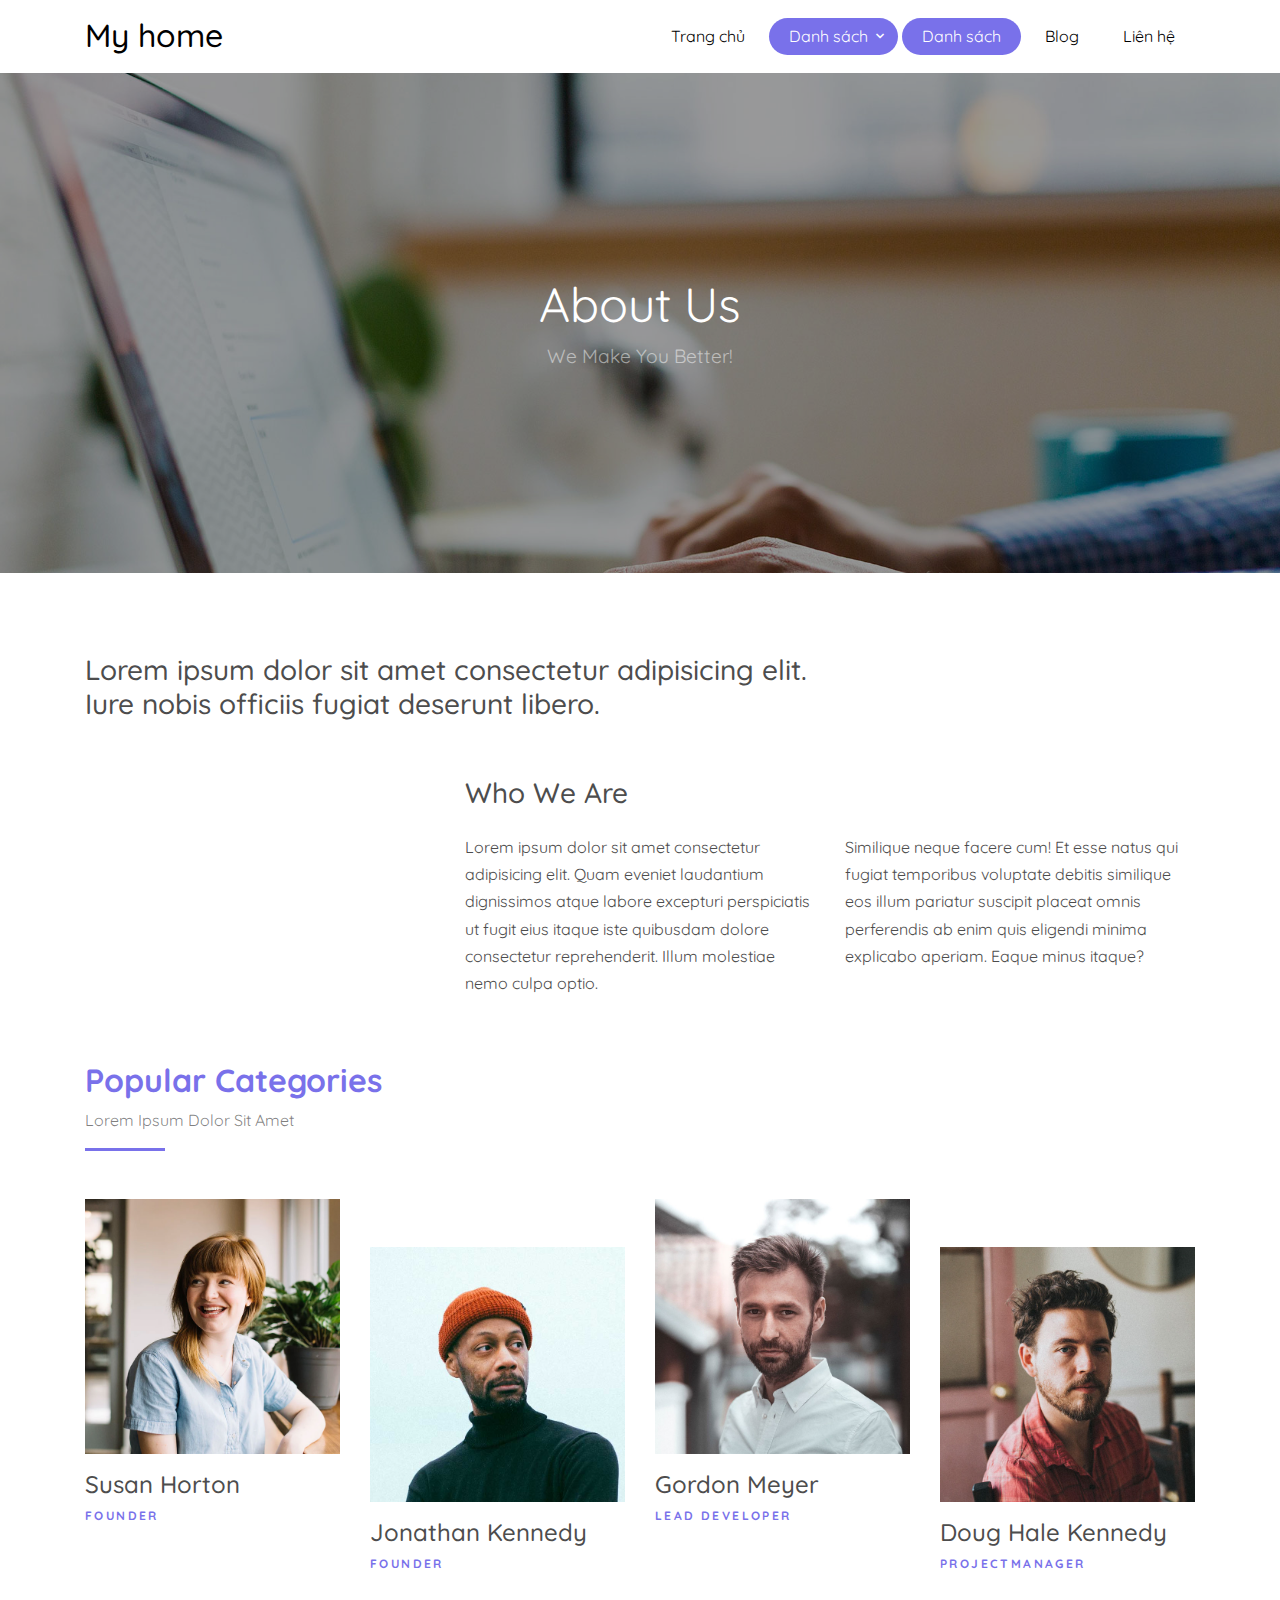
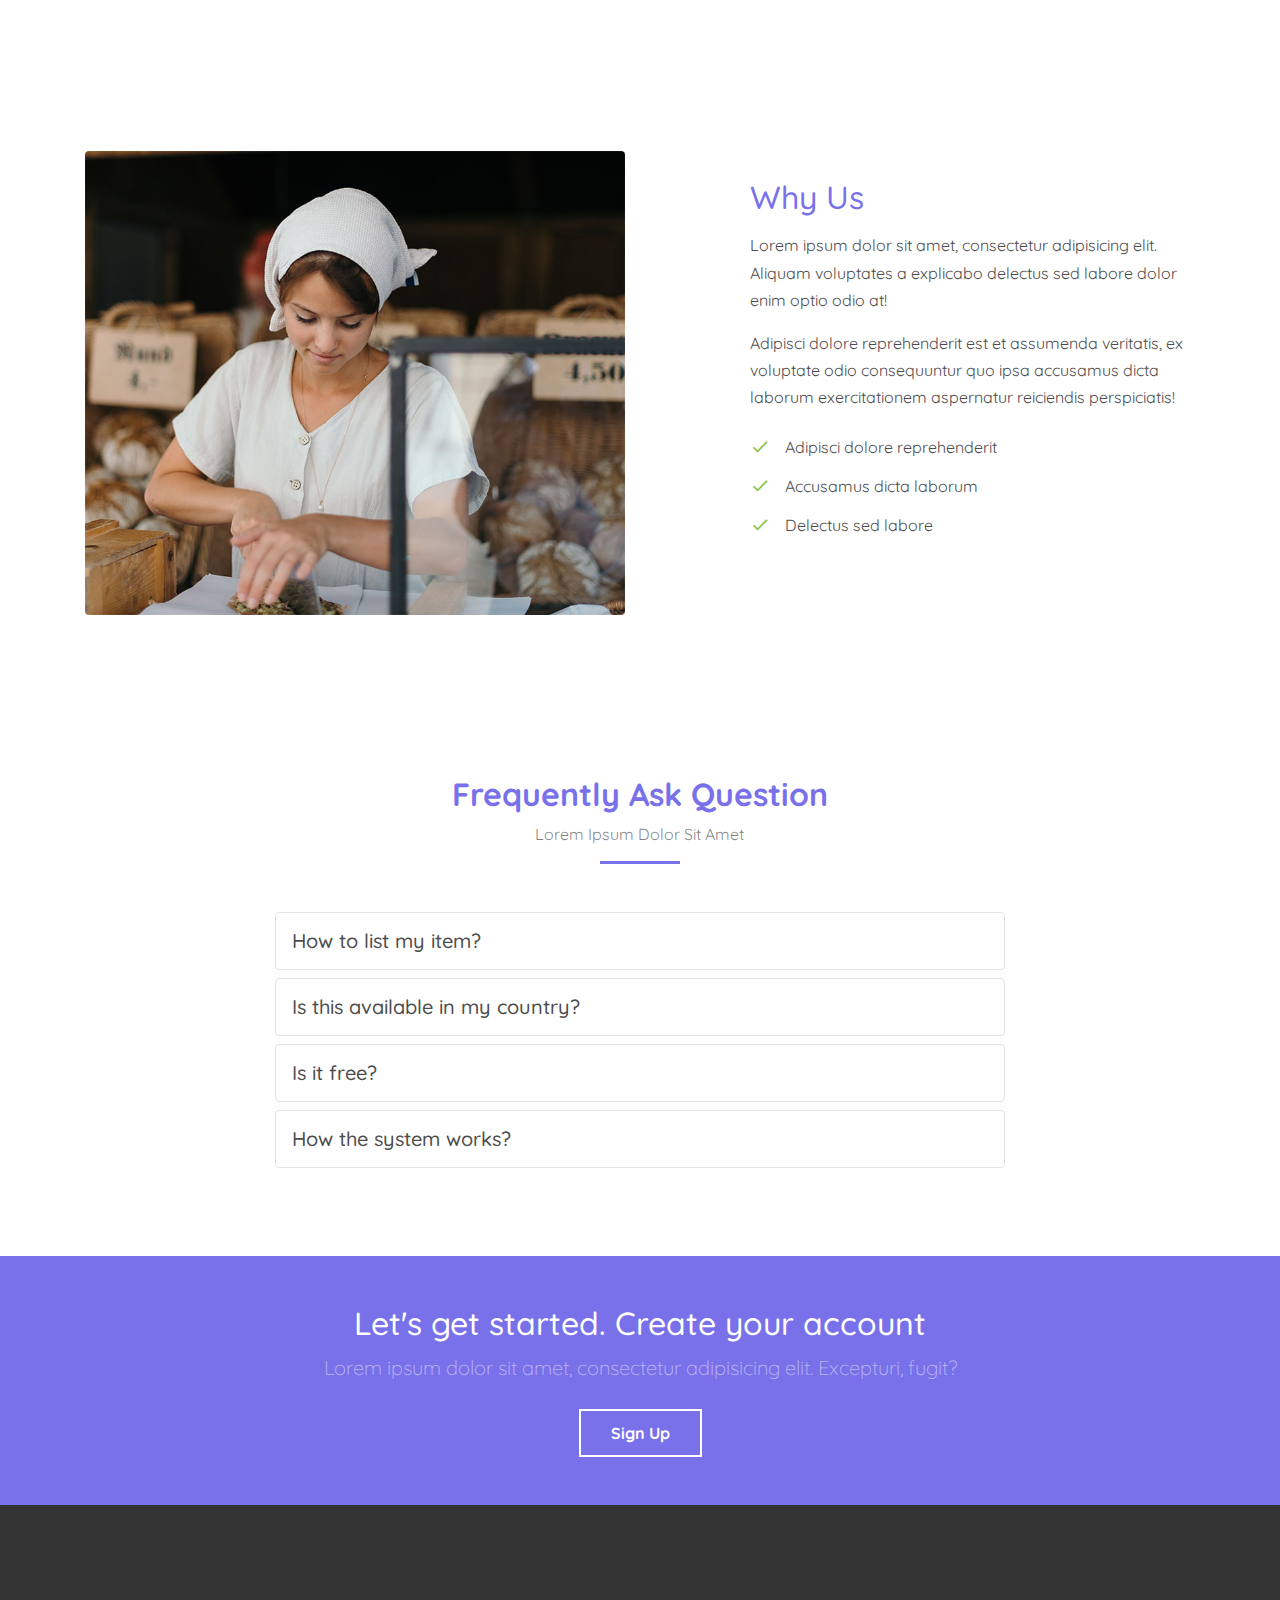
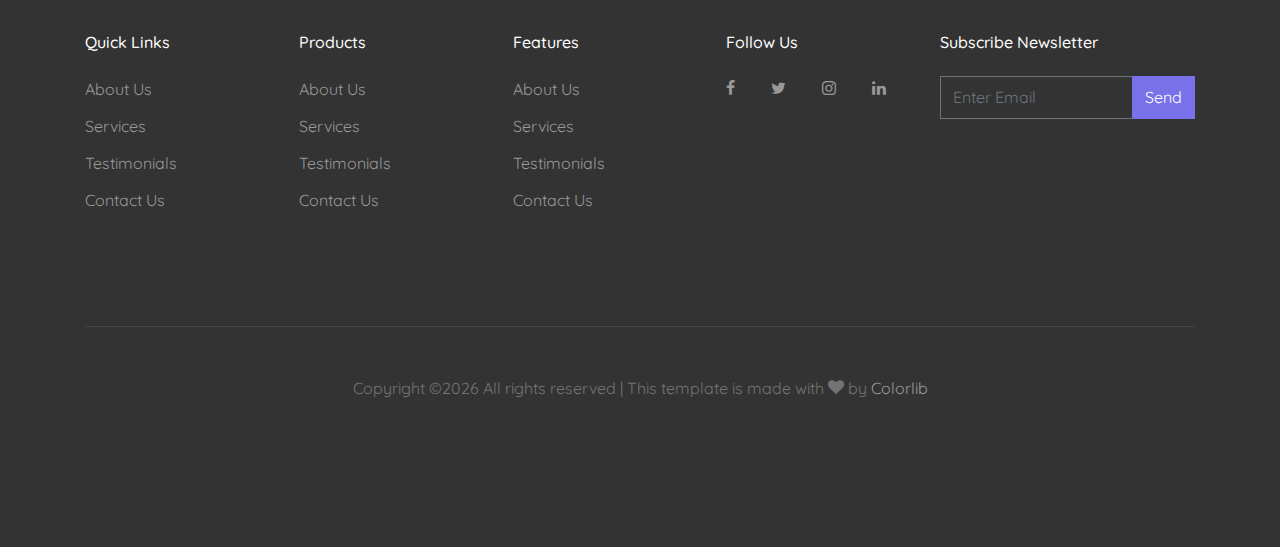
==== commit 8ff507ec: "11" ====
--- a/cspt/about.html
+++ b/cspt/about.html
@@ -43,28 +43,26 @@
         <div class="row align-items-center">
           
           <div class="col-11 col-xl-2">
-            <h1 class="mb-0 site-logo"><a href="index.html" class="text-black h2 mb-0">Listed</a></h1>
+            <h1 class="mb-0 site-logo"><a href="index.html" class="text-black h2 mb-0">My home</a></h1>
           </div>
           <div class="col-12 col-md-10 d-none d-xl-block">
             <nav class="site-navigation position-relative text-right" role="navigation">
 
               <ul class="site-menu js-clone-nav mr-auto d-none d-lg-block">
-                <li><a href="index.html"><span>Home</span></a></li>
-                <li><a href="listings.html"><span>Listings</span></a></li>
+                <li><a href="index.html"><span>Trang chủ</span></a></li>
+               <!-- <li><a href="listings.html"><span>Listings</span></a></li>!-->
 
                 <li class="has-children active">
-                  <a href="about.html"><span>About</span></a>
+                  <a href="about.html"><span>Danh sách</span></a>
                   <ul class="dropdown">
-                    <li><a href="#">The Company</a></li>
-                    <li><a href="#">The Leadership</a></li>
-                    <li><a href="#">Philosophy</a></li>
-                    <li><a href="#">Careers</a></li>
+                    <li><a href="#">Phòng trọ cho thuê</a></li>
+                    <li><a href="#">Phòng trọ ở ghép</a></li>
                   </ul>
                 </li>
 
-                <li class="active"><a href="about.html"><span>About</span></a></li>
+                <li class="active"><a href="about.html"><span>Danh sách</span></a></li>
                 <li><a href="blog.html"><span>Blog</span></a></li>
-                <li><a href="contact.html"><span>Contact</span></a></li>
+                <li><a href="contact.html"><span>Liên hệ</span></a></li>
               </ul>
             </nav>
           </div>
--- a/cspt/css/style.css
+++ b/cspt/css/style.css
@@ -221,6 +221,22 @@
 @media (max-width: 991.98px) {
   .display-1, .display-3 {
     font-size: 3rem; } }
+
+.dorne-features-destinations-area,
+.dorne-features-restaurant-area {
+    padding: 100px 35px;
+    position: relative;
+    z-index: 1;
+}
+
+.single-features-area {
+    position: relative;
+    z-index: 1;
+    background-color: #f4f6f8;
+    -webkit-transition-duration: 500ms;
+            transition-duration: 500ms;
+}
+
 
 .play-single-big {
   width: 90px;
